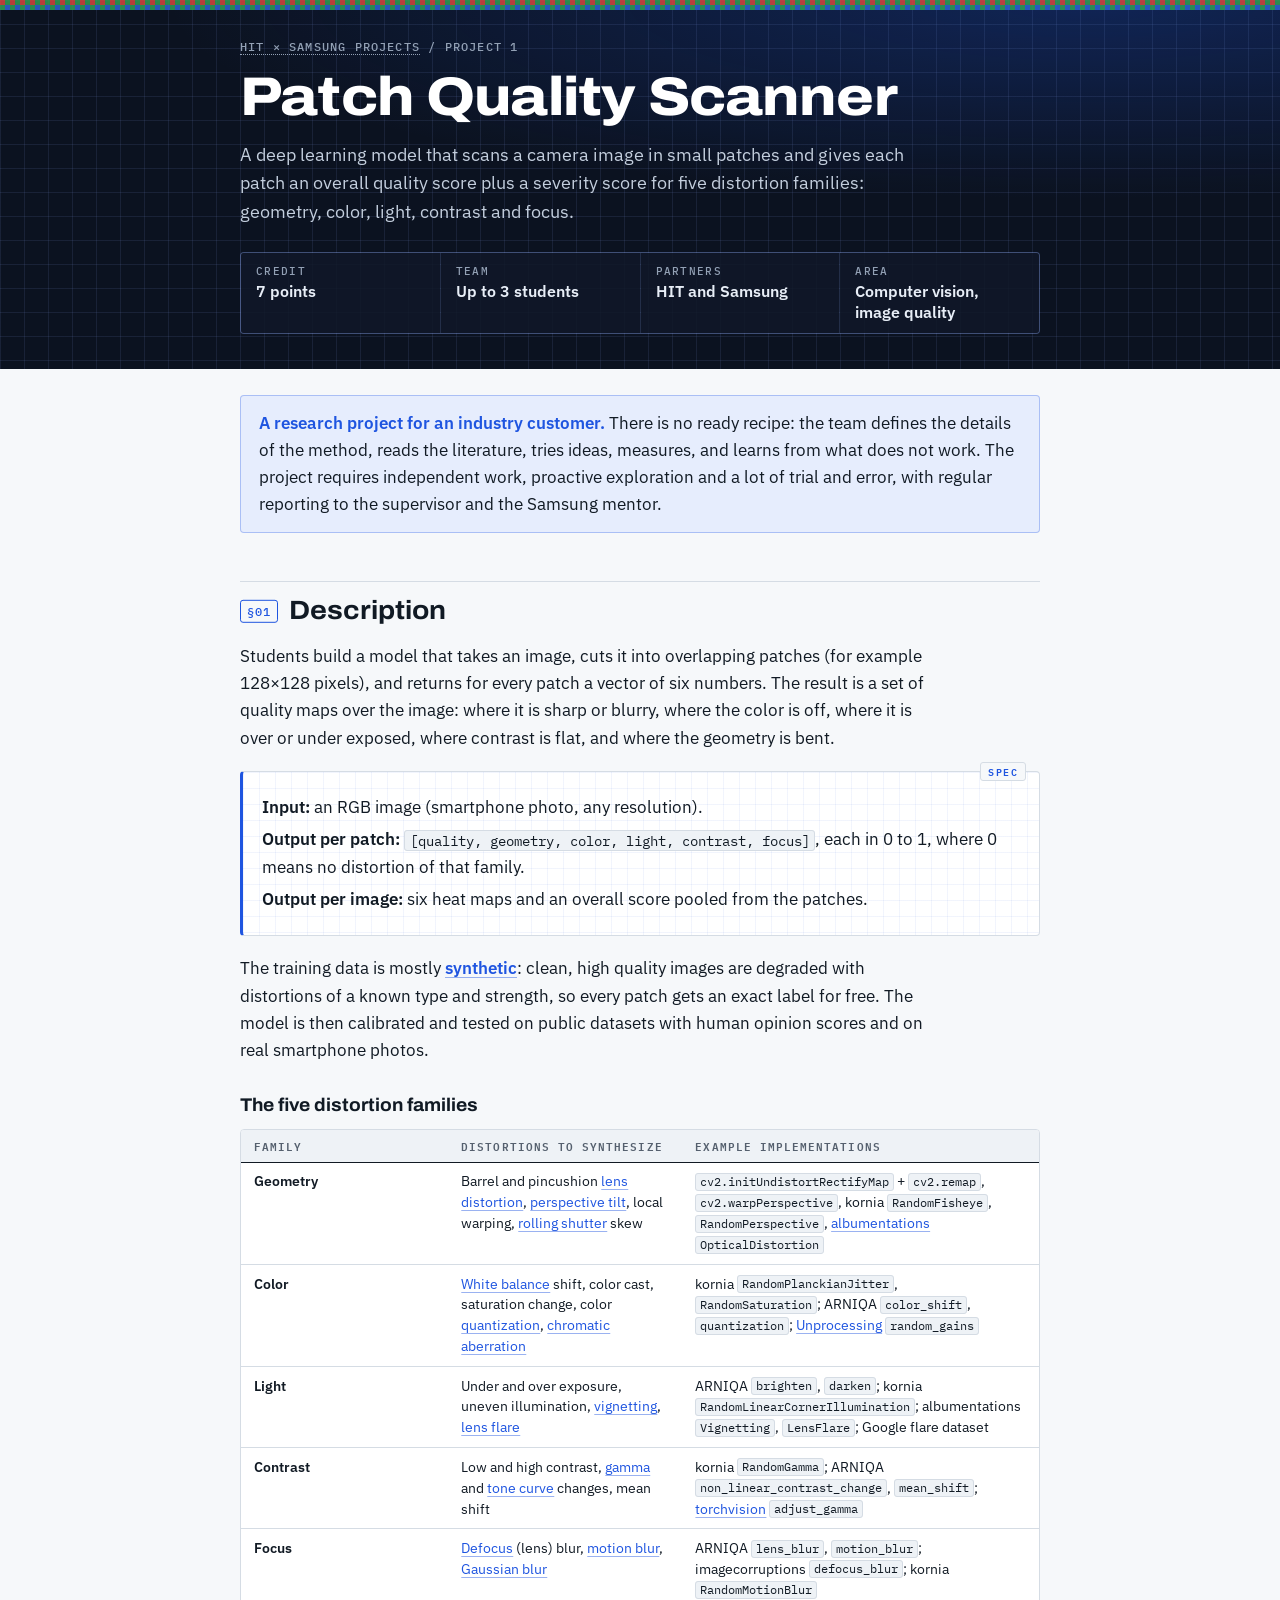
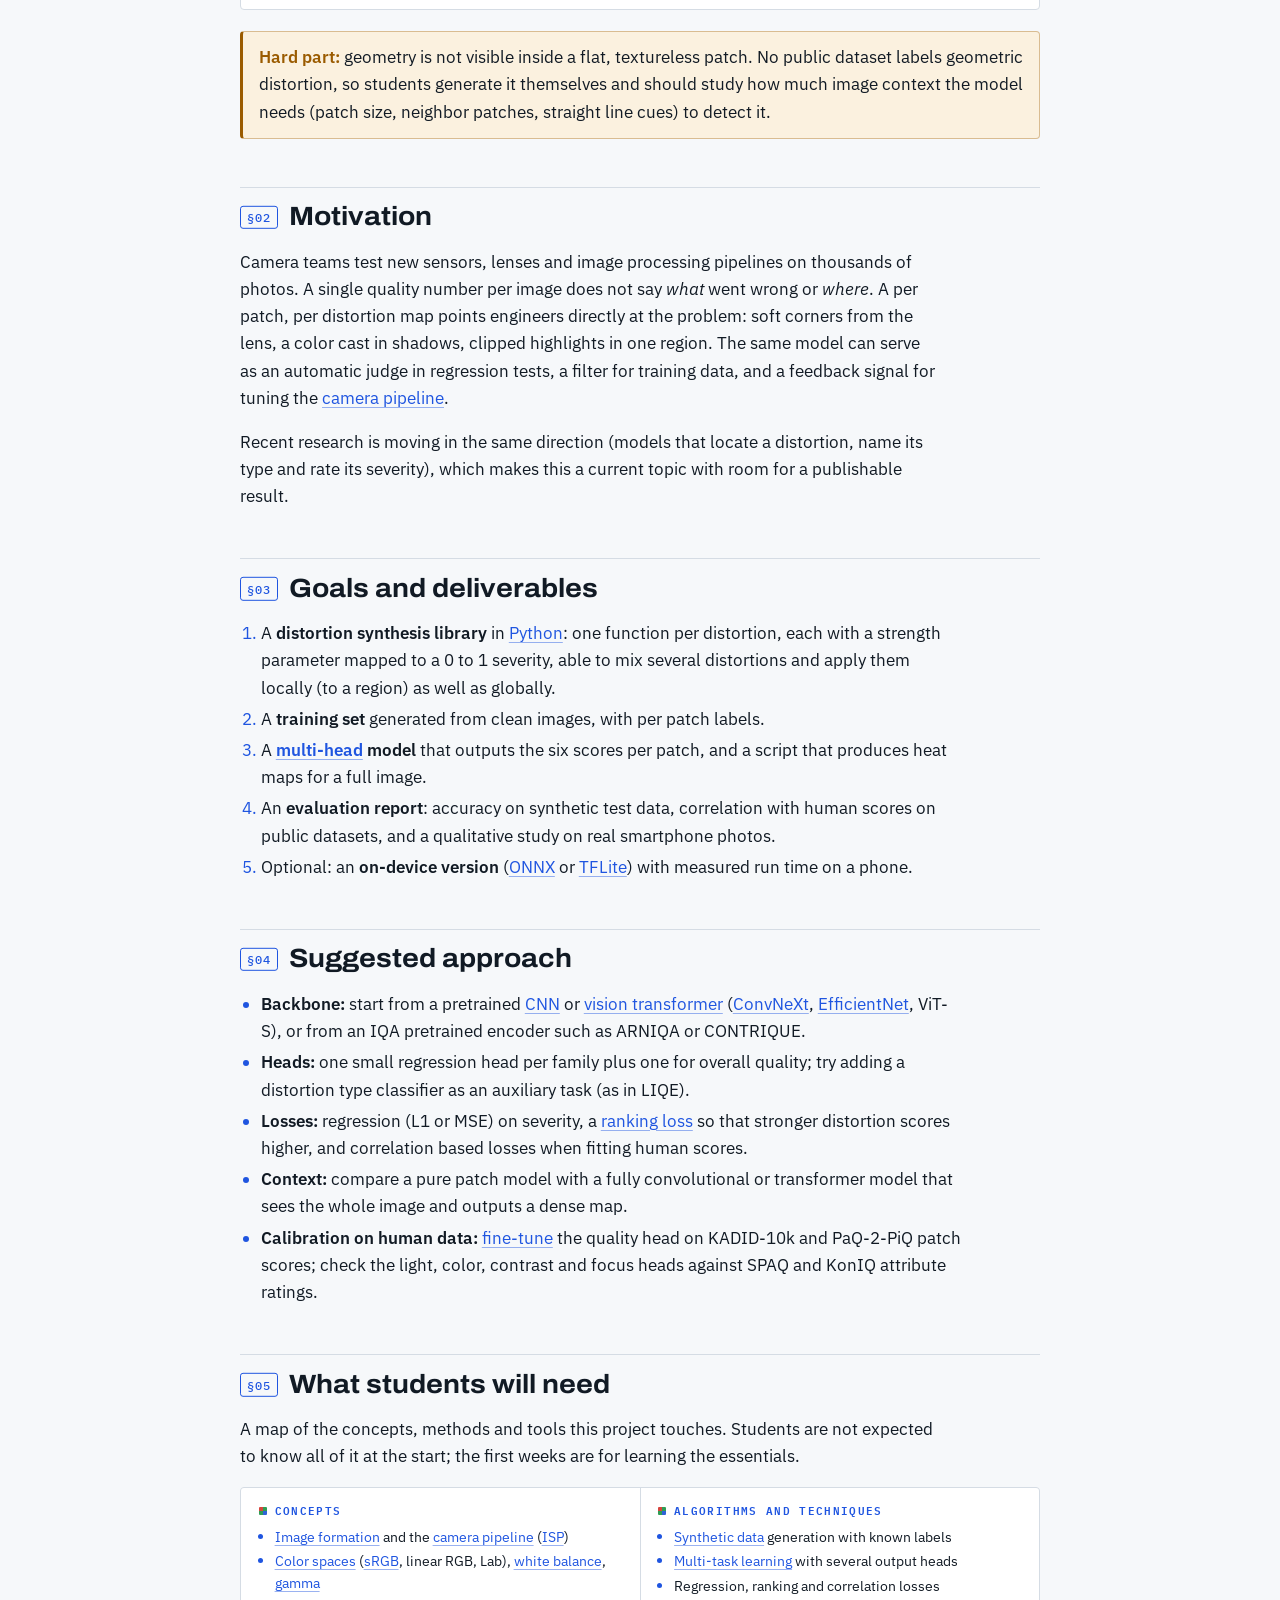
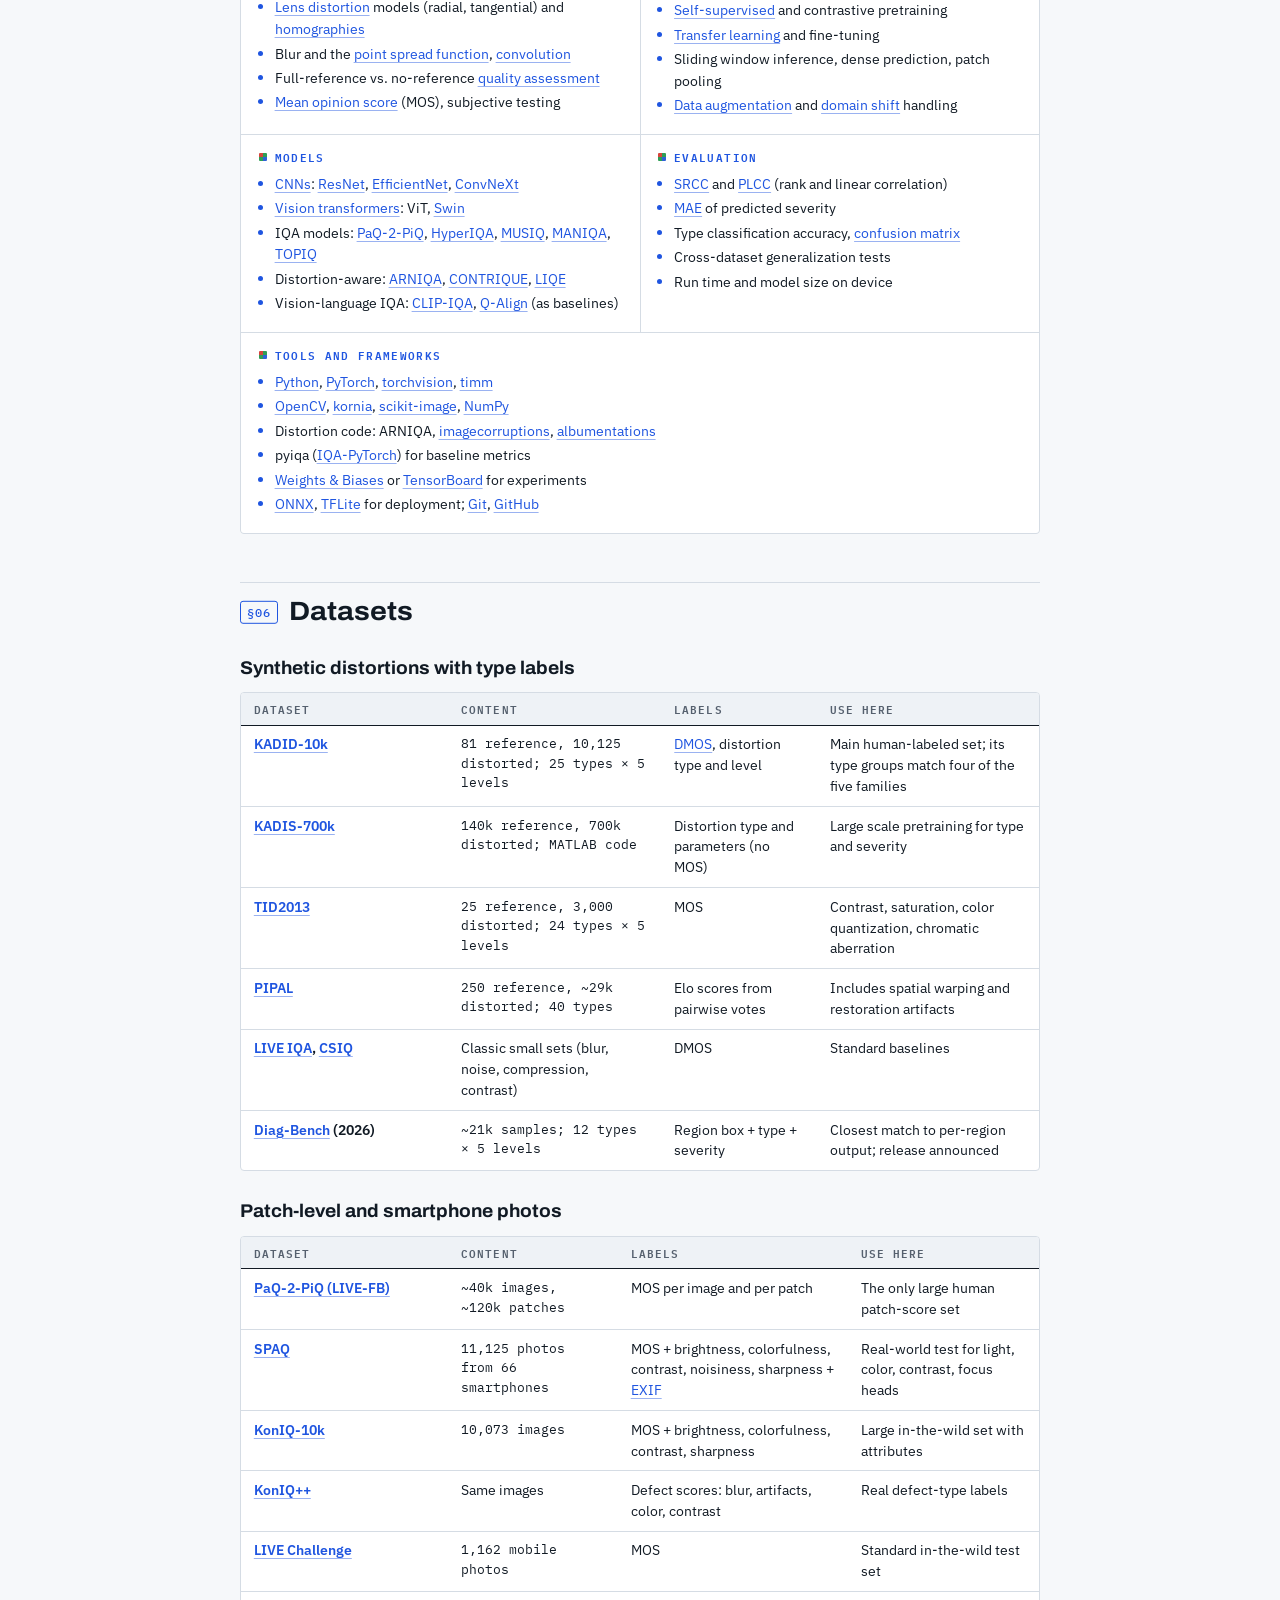
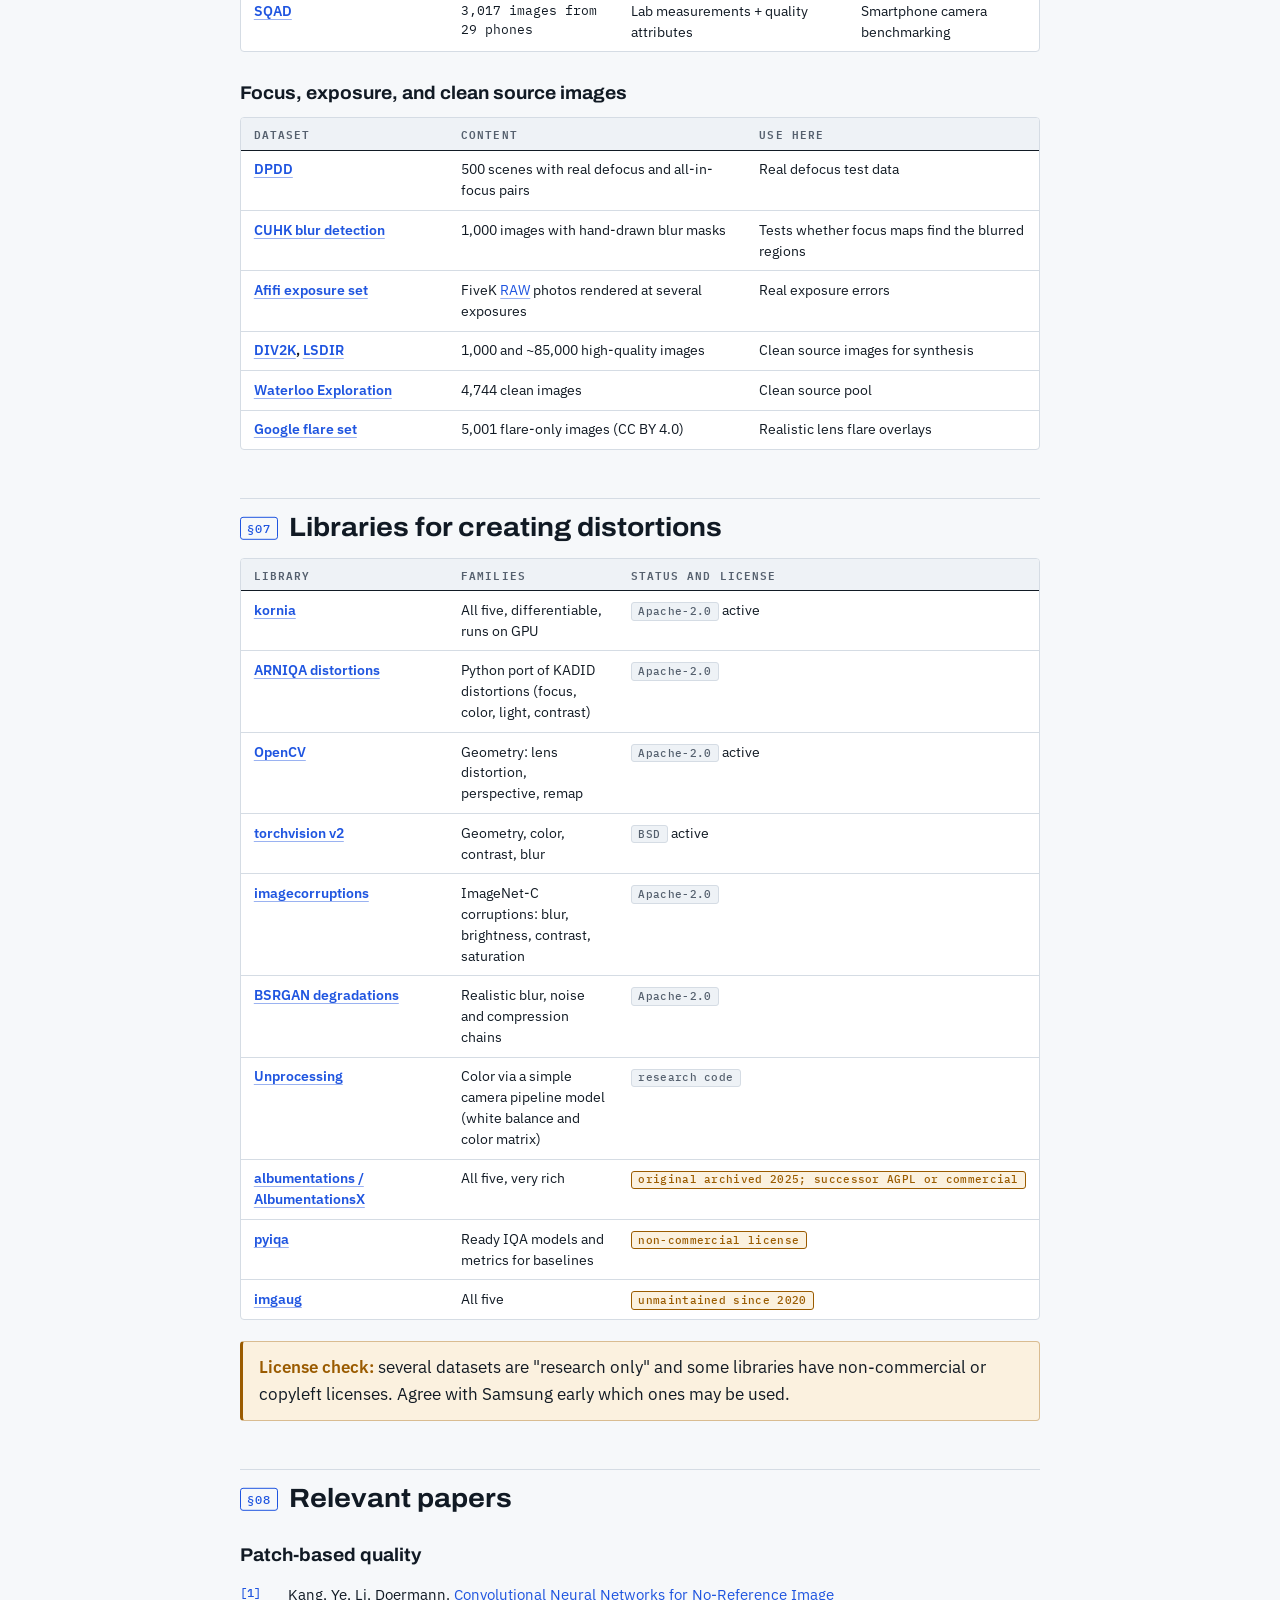
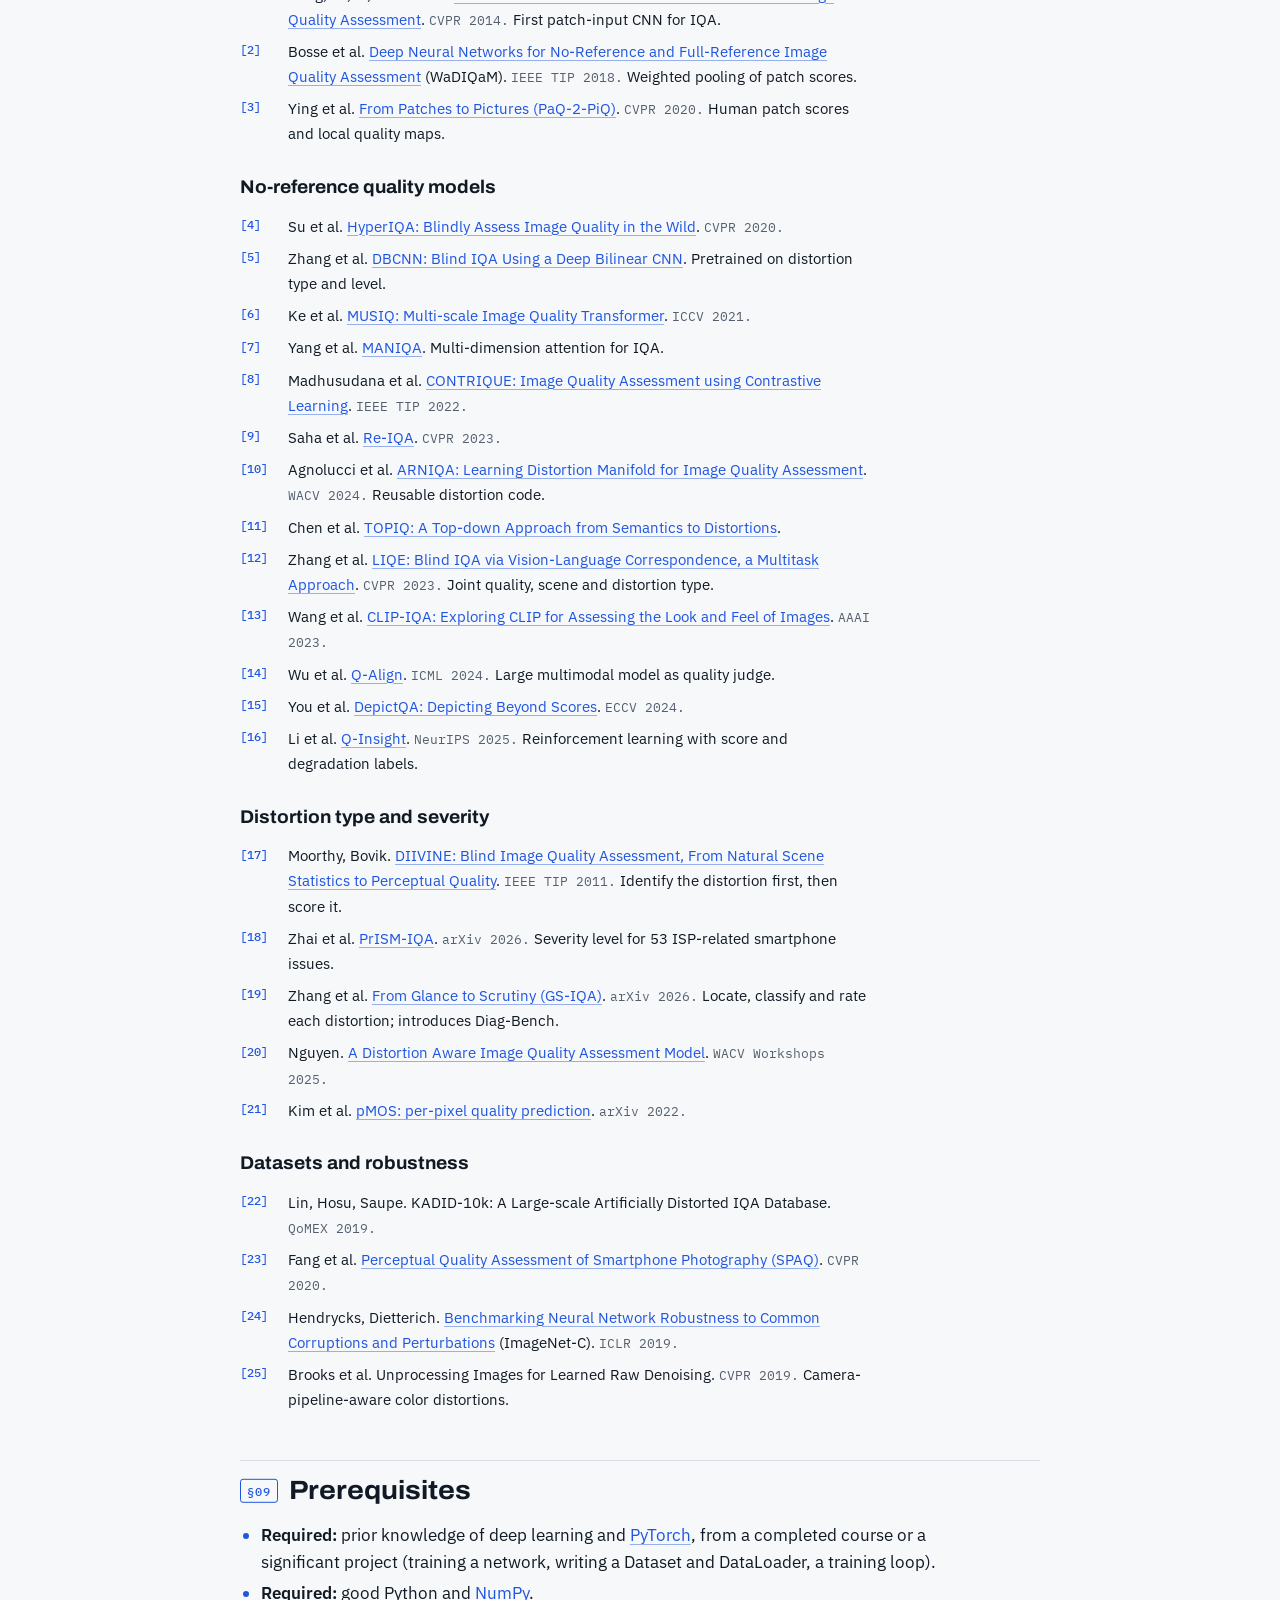
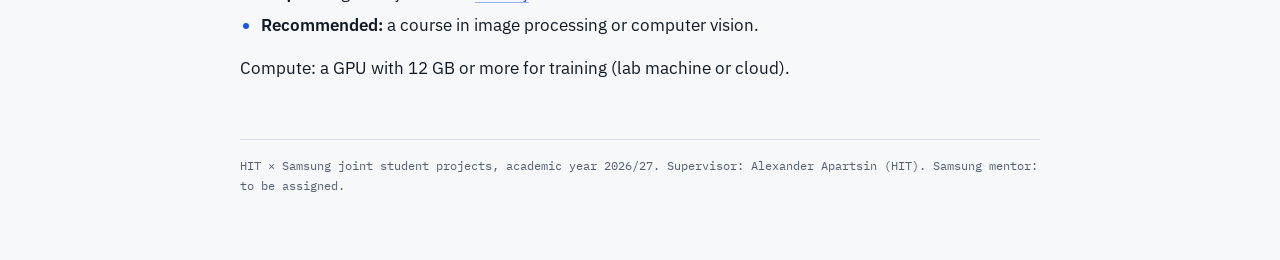
==== project1-patch-quality.html @ 08b69d2e "HIT x Samsung student project descriptions Start page plus three project pages: patch quality scanne" ====
<!doctype html>
<html lang="en">
<head>
<meta charset="utf-8">
<meta name="viewport" content="width=device-width, initial-scale=1, viewport-fit=cover">
<title>Patch Quality Scanner</title>
<link rel="stylesheet" href="style.css">
</head>
<body>
<main class="page">

<header class="masthead">
<div class="crumbs"><a href="index.html">HIT &times; Samsung projects</a> / Project 1</div>
<h1>Patch Quality Scanner</h1>
<p class="lede">A deep learning model that scans a camera image in small patches and gives each patch an overall quality score plus a severity score for five distortion families: geometry, color, light, contrast and focus.</p>

<dl class="facts">
  <div><dt>Credit</dt><dd>7 points</dd></div>
  <div><dt>Team</dt><dd>Up to 3 students</dd></div>
  <div><dt>Partners</dt><dd>HIT and Samsung</dd></div>
  <div><dt>Area</dt><dd>Computer vision, image quality</dd></div>
</dl>
</header>

<p class="research"><strong>A research project for an industry customer.</strong> There is no ready recipe: the team defines the details of the method, reads the literature, tries ideas, measures, and learns from what does not work. The project requires independent work, proactive exploration and a lot of trial and error, with regular reporting to the supervisor and the Samsung mentor.</p>

<h2>Description</h2>
<p>Students build a model that takes an image, cuts it into overlapping patches (for example 128&times;128 pixels), and returns for every patch a vector of six numbers. The result is a set of quality maps over the image: where it is sharp or blurry, where the color is off, where it is over or under exposed, where contrast is flat, and where the geometry is bent.</p>

<div class="spec">
  <p><strong>Input:</strong> an RGB image (smartphone photo, any resolution).</p>
  <p><strong>Output per patch:</strong> <code>[quality, geometry, color, light, contrast, focus]</code>, each in 0 to 1, where 0 means no distortion of that family.</p>
  <p><strong>Output per image:</strong> six heat maps and an overall score pooled from the patches.</p>
</div>

<p>The training data is mostly <strong><a href="https://en.wikipedia.org/wiki/Synthetic_data">synthetic</a></strong>: clean, high quality images are degraded with distortions of a known type and strength, so every patch gets an exact label for free. The model is then calibrated and tested on public datasets with human opinion scores and on real smartphone photos.</p>

<h3>The five distortion families</h3>
<div class="table-wrap"><table>
<thead><tr><th>Family</th><th>Distortions to synthesize</th><th>Example implementations</th></tr></thead>
<tbody>
<tr><td>Geometry</td><td>Barrel and pincushion <a href="https://en.wikipedia.org/wiki/Distortion_(optics)">lens distortion</a>, <a href="https://en.wikipedia.org/wiki/Perspective_distortion">perspective tilt</a>, local warping, <a href="https://en.wikipedia.org/wiki/Rolling_shutter">rolling shutter</a> skew</td><td><code>cv2.initUndistortRectifyMap</code> + <code>cv2.remap</code>, <code>cv2.warpPerspective</code>, kornia <code>RandomFisheye</code>, <code>RandomPerspective</code>, <a href="https://github.com/albumentations-team/albumentations">albumentations</a> <code>OpticalDistortion</code></td></tr>
<tr><td>Color</td><td><a href="https://en.wikipedia.org/wiki/Color_balance">White balance</a> shift, color cast, saturation change, color <a href="https://en.wikipedia.org/wiki/Quantization_(image_processing)">quantization</a>, <a href="https://en.wikipedia.org/wiki/Chromatic_aberration">chromatic aberration</a></td><td>kornia <code>RandomPlanckianJitter</code>, <code>RandomSaturation</code>; ARNIQA <code>color_shift</code>, <code>quantization</code>; <a href="https://arxiv.org/abs/1811.11127">Unprocessing</a> <code>random_gains</code></td></tr>
<tr><td>Light</td><td>Under and over exposure, uneven illumination, <a href="https://en.wikipedia.org/wiki/Vignetting">vignetting</a>, <a href="https://en.wikipedia.org/wiki/Lens_flare">lens flare</a></td><td>ARNIQA <code>brighten</code>, <code>darken</code>; kornia <code>RandomLinearCornerIllumination</code>; albumentations <code>Vignetting</code>, <code>LensFlare</code>; Google flare dataset</td></tr>
<tr><td>Contrast</td><td>Low and high contrast, <a href="https://en.wikipedia.org/wiki/Gamma_correction">gamma</a> and <a href="https://en.wikipedia.org/wiki/Tone_mapping">tone curve</a> changes, mean shift</td><td>kornia <code>RandomGamma</code>; ARNIQA <code>non_linear_contrast_change</code>, <code>mean_shift</code>; <a href="https://docs.pytorch.org/vision/stable/">torchvision</a> <code>adjust_gamma</code></td></tr>
<tr><td>Focus</td><td><a href="https://en.wikipedia.org/wiki/Defocus_aberration">Defocus</a> (lens) blur, <a href="https://en.wikipedia.org/wiki/Motion_blur_(media)">motion blur</a>, <a href="https://en.wikipedia.org/wiki/Gaussian_blur">Gaussian blur</a></td><td>ARNIQA <code>lens_blur</code>, <code>motion_blur</code>; imagecorruptions <code>defocus_blur</code>; kornia <code>RandomMotionBlur</code></td></tr>
</tbody>
</table></div>

<p class="note"><strong>Hard part:</strong> geometry is not visible inside a flat, textureless patch. No public dataset labels geometric distortion, so students generate it themselves and should study how much image context the model needs (patch size, neighbor patches, straight line cues) to detect it.</p>

<h2>Motivation</h2>
<p>Camera teams test new sensors, lenses and image processing pipelines on thousands of photos. A single quality number per image does not say <em>what</em> went wrong or <em>where</em>. A per patch, per distortion map points engineers directly at the problem: soft corners from the lens, a color cast in shadows, clipped highlights in one region. The same model can serve as an automatic judge in regression tests, a filter for training data, and a feedback signal for tuning the <a href="https://en.wikipedia.org/wiki/Color_image_pipeline">camera pipeline</a>.</p>
<p>Recent research is moving in the same direction (models that locate a distortion, name its type and rate its severity), which makes this a current topic with room for a publishable result.</p>

<h2>Goals and deliverables</h2>
<ol>
  <li>A <strong>distortion synthesis library</strong> in <a href="https://www.python.org/">Python</a>: one function per distortion, each with a strength parameter mapped to a 0 to 1 severity, able to mix several distortions and apply them locally (to a region) as well as globally.</li>
  <li>A <strong>training set</strong> generated from clean images, with per patch labels.</li>
  <li>A <strong><a href="https://en.wikipedia.org/wiki/Multi-task_learning">multi-head</a> model</strong> that outputs the six scores per patch, and a script that produces heat maps for a full image.</li>
  <li>An <strong>evaluation report</strong>: accuracy on synthetic test data, correlation with human scores on public datasets, and a qualitative study on real smartphone photos.</li>
  <li>Optional: an <strong>on-device version</strong> (<a href="https://onnx.ai/">ONNX</a> or <a href="https://ai.google.dev/edge/litert">TFLite</a>) with measured run time on a phone.</li>
</ol>

<h2>Suggested approach</h2>
<ul>
  <li><strong>Backbone:</strong> start from a pretrained <a href="https://en.wikipedia.org/wiki/Convolutional_neural_network">CNN</a> or <a href="https://en.wikipedia.org/wiki/Vision_transformer">vision transformer</a> (<a href="https://arxiv.org/abs/2201.03545">ConvNeXt</a>, <a href="https://arxiv.org/abs/1905.11946">EfficientNet</a>, ViT-S), or from an IQA pretrained encoder such as ARNIQA or CONTRIQUE.</li>
  <li><strong>Heads:</strong> one small regression head per family plus one for overall quality; try adding a distortion type classifier as an auxiliary task (as in LIQE).</li>
  <li><strong>Losses:</strong> regression (L1 or MSE) on severity, a <a href="https://en.wikipedia.org/wiki/Learning_to_rank">ranking loss</a> so that stronger distortion scores higher, and correlation based losses when fitting human scores.</li>
  <li><strong>Context:</strong> compare a pure patch model with a fully convolutional or transformer model that sees the whole image and outputs a dense map.</li>
  <li><strong>Calibration on human data:</strong> <a href="https://en.wikipedia.org/wiki/Fine-tuning_(deep_learning)">fine-tune</a> the quality head on KADID-10k and PaQ-2-PiQ patch scores; check the light, color, contrast and focus heads against SPAQ and KonIQ attribute ratings.</li>
</ul>

<h2>What students will need</h2>
<p>A map of the concepts, methods and tools this project touches. Students are not expected to know all of it at the start; the first weeks are for learning the essentials.</p>
<div class="skills">
  <div class="skill"><h4>Concepts</h4><ul>
    <li><a href="https://en.wikipedia.org/wiki/Image_formation">Image formation</a> and the <a href="https://en.wikipedia.org/wiki/Color_image_pipeline">camera pipeline</a> (<a href="https://en.wikipedia.org/wiki/Image_processor">ISP</a>)</li>
    <li><a href="https://en.wikipedia.org/wiki/Color_space">Color spaces</a> (<a href="https://en.wikipedia.org/wiki/SRGB">sRGB</a>, linear RGB, Lab), <a href="https://en.wikipedia.org/wiki/Color_balance">white balance</a>, <a href="https://en.wikipedia.org/wiki/Gamma_correction">gamma</a></li>
    <li><a href="https://en.wikipedia.org/wiki/Distortion_(optics)">Lens distortion</a> models (radial, tangential) and <a href="https://en.wikipedia.org/wiki/Homography_(computer_vision)">homographies</a></li>
    <li>Blur and the <a href="https://en.wikipedia.org/wiki/Point_spread_function">point spread function</a>, <a href="https://en.wikipedia.org/wiki/Convolution">convolution</a></li>
    <li>Full-reference vs. no-reference <a href="https://en.wikipedia.org/wiki/Image_quality">quality assessment</a></li>
    <li><a href="https://en.wikipedia.org/wiki/Mean_opinion_score">Mean opinion score</a> (MOS), subjective testing</li>
  </ul></div>
  <div class="skill"><h4>Algorithms and techniques</h4><ul>
    <li><a href="https://en.wikipedia.org/wiki/Synthetic_data">Synthetic data</a> generation with known labels</li>
    <li><a href="https://en.wikipedia.org/wiki/Multi-task_learning">Multi-task learning</a> with several output heads</li>
    <li>Regression, ranking and correlation losses</li>
    <li><a href="https://en.wikipedia.org/wiki/Self-supervised_learning">Self-supervised</a> and contrastive pretraining</li>
    <li><a href="https://en.wikipedia.org/wiki/Transfer_learning">Transfer learning</a> and fine-tuning</li>
    <li>Sliding window inference, dense prediction, patch pooling</li>
    <li><a href="https://en.wikipedia.org/wiki/Data_augmentation">Data augmentation</a> and <a href="https://en.wikipedia.org/wiki/Domain_adaptation">domain shift</a> handling</li>
  </ul></div>
  <div class="skill"><h4>Models</h4><ul>
    <li><a href="https://en.wikipedia.org/wiki/Convolutional_neural_network">CNNs</a>: <a href="https://en.wikipedia.org/wiki/Residual_neural_network">ResNet</a>, <a href="https://arxiv.org/abs/1905.11946">EfficientNet</a>, <a href="https://arxiv.org/abs/2201.03545">ConvNeXt</a></li>
    <li><a href="https://en.wikipedia.org/wiki/Vision_transformer">Vision transformers</a>: ViT, <a href="https://arxiv.org/abs/2103.14030">Swin</a></li>
    <li>IQA models: <a href="https://arxiv.org/abs/1912.10088">PaQ-2-PiQ</a>, <a href="https://openaccess.thecvf.com/content_CVPR_2020/papers/Su_Blindly_Assess_Image_Quality_in_the_Wild_Guided_by_a_CVPR_2020_paper.pdf">HyperIQA</a>, <a href="https://arxiv.org/abs/2108.05997">MUSIQ</a>, <a href="https://arxiv.org/abs/2204.08958">MANIQA</a>, <a href="https://arxiv.org/abs/2308.03060">TOPIQ</a></li>
    <li>Distortion-aware: <a href="https://github.com/miccunifi/ARNIQA">ARNIQA</a>, <a href="https://arxiv.org/abs/2110.13266">CONTRIQUE</a>, <a href="https://arxiv.org/abs/2303.14968">LIQE</a></li>
    <li>Vision-language IQA: <a href="https://arxiv.org/abs/2207.12396">CLIP-IQA</a>, <a href="https://arxiv.org/abs/2312.17090">Q-Align</a> (as baselines)</li>
  </ul></div>
  <div class="skill"><h4>Evaluation</h4><ul>
    <li><a href="https://en.wikipedia.org/wiki/Spearman%27s_rank_correlation_coefficient">SRCC</a> and <a href="https://en.wikipedia.org/wiki/Pearson_correlation_coefficient">PLCC</a> (rank and linear correlation)</li>
    <li><a href="https://en.wikipedia.org/wiki/Mean_absolute_error">MAE</a> of predicted severity</li>
    <li>Type classification accuracy, <a href="https://en.wikipedia.org/wiki/Confusion_matrix">confusion matrix</a></li>
    <li>Cross-dataset generalization tests</li>
    <li>Run time and model size on device</li>
  </ul></div>
  <div class="skill"><h4>Tools and frameworks</h4><ul>
    <li><a href="https://www.python.org/">Python</a>, <a href="https://pytorch.org/">PyTorch</a>, <a href="https://docs.pytorch.org/vision/stable/">torchvision</a>, <a href="https://github.com/huggingface/pytorch-image-models">timm</a></li>
    <li><a href="https://opencv.org/">OpenCV</a>, <a href="https://kornia.readthedocs.io/">kornia</a>, <a href="https://scikit-image.org/">scikit-image</a>, <a href="https://numpy.org/">NumPy</a></li>
    <li>Distortion code: ARNIQA, <a href="https://github.com/bethgelab/imagecorruptions">imagecorruptions</a>, <a href="https://github.com/albumentations-team/albumentations">albumentations</a></li>
    <li>pyiqa (<a href="https://github.com/chaofengc/IQA-PyTorch">IQA-PyTorch</a>) for baseline metrics</li>
    <li><a href="https://wandb.ai/site">Weights &amp; Biases</a> or <a href="https://www.tensorflow.org/tensorboard">TensorBoard</a> for experiments</li>
    <li><a href="https://onnx.ai/">ONNX</a>, <a href="https://ai.google.dev/edge/litert">TFLite</a> for deployment; <a href="https://git-scm.com/">Git</a>, <a href="https://github.com/">GitHub</a></li>
  </ul></div>
</div>

<h2>Datasets</h2>
<h3>Synthetic distortions with type labels</h3>
<div class="table-wrap"><table>
<thead><tr><th>Dataset</th><th>Content</th><th>Labels</th><th>Use here</th></tr></thead>
<tbody>
<tr><td><a href="https://database.mmsp-kn.de/kadid-10k-database.html">KADID-10k</a></td><td class="num">81 reference, 10,125 distorted; 25 types &times; 5 levels</td><td><a href="https://en.wikipedia.org/wiki/Mean_opinion_score">DMOS</a>, distortion type and level</td><td>Main human-labeled set; its type groups match four of the five families</td></tr>
<tr><td><a href="https://database.mmsp-kn.de/kadid-10k-database.html">KADIS-700k</a></td><td class="num">140k reference, 700k distorted; MATLAB code</td><td>Distortion type and parameters (no MOS)</td><td>Large scale pretraining for type and severity</td></tr>
<tr><td><a href="https://www.ponomarenko.info/tid2013.htm">TID2013</a></td><td class="num">25 reference, 3,000 distorted; 24 types &times; 5 levels</td><td>MOS</td><td>Contrast, saturation, color quantization, chromatic aberration</td></tr>
<tr><td><a href="https://arxiv.org/abs/2007.12142">PIPAL</a></td><td class="num">250 reference, ~29k distorted; 40 types</td><td>Elo scores from pairwise votes</td><td>Includes spatial warping and restoration artifacts</td></tr>
<tr><td><a href="https://live.ece.utexas.edu/research/quality/subjective.htm">LIVE IQA</a>, <a href="https://s2.smu.edu/~eclarson/csiq.html">CSIQ</a></td><td>Classic small sets (blur, noise, compression, contrast)</td><td>DMOS</td><td>Standard baselines</td></tr>
<tr><td><a href="https://arxiv.org/html/2609.08316">Diag-Bench</a> (2026)</td><td class="num">~21k samples; 12 types &times; 5 levels</td><td>Region box + type + severity</td><td>Closest match to per-region output; release announced</td></tr>
</tbody>
</table></div>

<h3>Patch-level and smartphone photos</h3>
<div class="table-wrap"><table>
<thead><tr><th>Dataset</th><th>Content</th><th>Labels</th><th>Use here</th></tr></thead>
<tbody>
<tr><td><a href="https://baidut.github.io/PaQ-2-PiQ/">PaQ-2-PiQ (LIVE-FB)</a></td><td class="num">~40k images, ~120k patches</td><td>MOS per image and per patch</td><td>The only large human patch-score set</td></tr>
<tr><td><a href="https://github.com/h4nwei/SPAQ">SPAQ</a></td><td class="num">11,125 photos from 66 smartphones</td><td>MOS + brightness, colorfulness, contrast, noisiness, sharpness + <a href="https://en.wikipedia.org/wiki/Exif">EXIF</a></td><td>Real-world test for light, color, contrast, focus heads</td></tr>
<tr><td><a href="https://database.mmsp-kn.de/koniq-10k-database.html">KonIQ-10k</a></td><td class="num">10,073 images</td><td>MOS + brightness, colorfulness, contrast, sharpness</td><td>Large in-the-wild set with attributes</td></tr>
<tr><td><a href="https://database.mmsp-kn.de/koniq-image-defects-database.html">KonIQ++</a></td><td>Same images</td><td>Defect scores: blur, artifacts, color, contrast</td><td>Real defect-type labels</td></tr>
<tr><td><a href="https://live.ece.utexas.edu/research/ChallengeDB/index.html">LIVE Challenge</a></td><td class="num">1,162 mobile photos</td><td>MOS</td><td>Standard in-the-wild test set</td></tr>
<tr><td><a href="https://openaccess.thecvf.com/content/ICCV2023/papers/Fang_SQAD_Automatic_Smartphone_Camera_Quality_Assessment_and_Benchmarking_ICCV_2023_paper.pdf">SQAD</a></td><td class="num">3,017 images from 29 phones</td><td>Lab measurements + quality attributes</td><td>Smartphone camera benchmarking</td></tr>
</tbody>
</table></div>

<h3>Focus, exposure, and clean source images</h3>
<div class="table-wrap"><table>
<thead><tr><th>Dataset</th><th>Content</th><th>Use here</th></tr></thead>
<tbody>
<tr><td><a href="https://github.com/Abdullah-Abuolaim/defocus-deblurring-dual-pixel">DPDD</a></td><td>500 scenes with real defocus and all-in-focus pairs</td><td>Real defocus test data</td></tr>
<tr><td><a href="https://www.cse.cuhk.edu.hk/leojia/projects/dblurdetect/dataset.html">CUHK blur detection</a></td><td>1,000 images with hand-drawn blur masks</td><td>Tests whether focus maps find the blurred regions</td></tr>
<tr><td><a href="https://github.com/mahmoudnafifi/Exposure_Correction">Afifi exposure set</a></td><td>FiveK <a href="https://en.wikipedia.org/wiki/Raw_image_format">RAW</a> photos rendered at several exposures</td><td>Real exposure errors</td></tr>
<tr><td><a href="https://data.vision.ee.ethz.ch/cvl/DIV2K/">DIV2K</a>, <a href="https://ofsoundof.github.io/lsdir-data/">LSDIR</a></td><td>1,000 and ~85,000 high-quality images</td><td>Clean source images for synthesis</td></tr>
<tr><td><a href="https://kedema.org/project/exploration/index.html">Waterloo Exploration</a></td><td>4,744 clean images</td><td>Clean source pool</td></tr>
<tr><td><a href="https://github.com/google-research/google-research/tree/master/flare_removal">Google flare set</a></td><td>5,001 flare-only images (CC BY 4.0)</td><td>Realistic lens flare overlays</td></tr>
</tbody>
</table></div>

<h2>Libraries for creating distortions</h2>
<div class="table-wrap"><table>
<thead><tr><th>Library</th><th>Families</th><th>Status and license</th></tr></thead>
<tbody>
<tr><td><a href="https://kornia.readthedocs.io/">kornia</a></td><td>All five, differentiable, runs on GPU</td><td><span class="tag">Apache-2.0</span> active</td></tr>
<tr><td><a href="https://github.com/miccunifi/ARNIQA">ARNIQA distortions</a></td><td>Python port of KADID distortions (focus, color, light, contrast)</td><td><span class="tag">Apache-2.0</span></td></tr>
<tr><td><a href="https://opencv.org/">OpenCV</a></td><td>Geometry: lens distortion, perspective, remap</td><td><span class="tag">Apache-2.0</span> active</td></tr>
<tr><td><a href="https://docs.pytorch.org/vision/stable/transforms.html">torchvision v2</a></td><td>Geometry, color, contrast, blur</td><td><span class="tag">BSD</span> active</td></tr>
<tr><td><a href="https://github.com/bethgelab/imagecorruptions">imagecorruptions</a></td><td>ImageNet-C corruptions: blur, brightness, contrast, saturation</td><td><span class="tag">Apache-2.0</span></td></tr>
<tr><td><a href="https://github.com/cszn/BSRGAN">BSRGAN degradations</a></td><td>Realistic blur, noise and compression chains</td><td><span class="tag">Apache-2.0</span></td></tr>
<tr><td><a href="https://github.com/google-research/google-research/tree/master/unprocessing">Unprocessing</a></td><td>Color via a simple camera pipeline model (white balance and color matrix)</td><td><span class="tag">research code</span></td></tr>
<tr><td><a href="https://github.com/albumentations-team/AlbumentationsX">albumentations / AlbumentationsX</a></td><td>All five, very rich</td><td><span class="tag warn">original archived 2025; successor AGPL or commercial</span></td></tr>
<tr><td><a href="https://github.com/chaofengc/IQA-PyTorch">pyiqa</a></td><td>Ready IQA models and metrics for baselines</td><td><span class="tag warn">non-commercial license</span></td></tr>
<tr><td><a href="https://github.com/aleju/imgaug">imgaug</a></td><td>All five</td><td><span class="tag warn">unmaintained since 2020</span></td></tr>
</tbody>
</table></div>
<p class="note"><strong>License check:</strong> several datasets are "research only" and some libraries have non-commercial or copyleft licenses. Agree with Samsung early which ones may be used.</p>

<h2>Relevant papers</h2>
<h3>Patch-based quality</h3>
<ol class="refs">
  <li>Kang, Ye, Li, Doermann. <a href="https://openaccess.thecvf.com/content_cvpr_2014/html/Kang_Convolutional_Neural_Networks_2014_CVPR_paper.html">Convolutional Neural Networks for No-Reference Image Quality Assessment</a>. <span class="venue">CVPR 2014.</span> First patch-input CNN for IQA.</li>
  <li>Bosse et al. <a href="https://arxiv.org/abs/1612.01697">Deep Neural Networks for No-Reference and Full-Reference Image Quality Assessment</a> (WaDIQaM). <span class="venue">IEEE TIP 2018.</span> Weighted pooling of patch scores.</li>
  <li>Ying et al. <a href="https://arxiv.org/abs/1912.10088">From Patches to Pictures (PaQ-2-PiQ)</a>. <span class="venue">CVPR 2020.</span> Human patch scores and local quality maps.</li>
</ol>
<h3>No-reference quality models</h3>
<ol class="refs" start="4">
  <li>Su et al. <a href="https://openaccess.thecvf.com/content_CVPR_2020/papers/Su_Blindly_Assess_Image_Quality_in_the_Wild_Guided_by_a_CVPR_2020_paper.pdf">HyperIQA: Blindly Assess Image Quality in the Wild</a>. <span class="venue">CVPR 2020.</span></li>
  <li>Zhang et al. <a href="https://arxiv.org/abs/1907.02665">DBCNN: Blind IQA Using a Deep Bilinear CNN</a>. Pretrained on distortion type and level.</li>
  <li>Ke et al. <a href="https://arxiv.org/abs/2108.05997">MUSIQ: Multi-scale Image Quality Transformer</a>. <span class="venue">ICCV 2021.</span></li>
  <li>Yang et al. <a href="https://arxiv.org/abs/2204.08958">MANIQA</a>. Multi-dimension attention for IQA.</li>
  <li>Madhusudana et al. <a href="https://arxiv.org/abs/2110.13266">CONTRIQUE: Image Quality Assessment using Contrastive Learning</a>. <span class="venue">IEEE TIP 2022.</span></li>
  <li>Saha et al. <a href="https://arxiv.org/abs/2304.00451">Re-IQA</a>. <span class="venue">CVPR 2023.</span></li>
  <li>Agnolucci et al. <a href="https://arxiv.org/abs/2310.14918">ARNIQA: Learning Distortion Manifold for Image Quality Assessment</a>. <span class="venue">WACV 2024.</span> Reusable distortion code.</li>
  <li>Chen et al. <a href="https://arxiv.org/abs/2308.03060">TOPIQ: A Top-down Approach from Semantics to Distortions</a>.</li>
  <li>Zhang et al. <a href="https://arxiv.org/abs/2303.14968">LIQE: Blind IQA via Vision-Language Correspondence, a Multitask Approach</a>. <span class="venue">CVPR 2023.</span> Joint quality, scene and distortion type.</li>
  <li>Wang et al. <a href="https://arxiv.org/abs/2207.12396">CLIP-IQA: Exploring CLIP for Assessing the Look and Feel of Images</a>. <span class="venue">AAAI 2023.</span></li>
  <li>Wu et al. <a href="https://arxiv.org/abs/2312.17090">Q-Align</a>. <span class="venue">ICML 2024.</span> Large multimodal model as quality judge.</li>
  <li>You et al. <a href="https://arxiv.org/abs/2312.08962">DepictQA: Depicting Beyond Scores</a>. <span class="venue">ECCV 2024.</span></li>
  <li>Li et al. <a href="https://arxiv.org/abs/2503.22679">Q-Insight</a>. <span class="venue">NeurIPS 2025.</span> Reinforcement learning with score and degradation labels.</li>
</ol>
<h3>Distortion type and severity</h3>
<ol class="refs" start="17">
  <li>Moorthy, Bovik. <a href="https://www.colorado.edu/lab/live/publications/moorthy_tip_2011.pdf">DIIVINE: Blind Image Quality Assessment, From Natural Scene Statistics to Perceptual Quality</a>. <span class="venue">IEEE TIP 2011.</span> Identify the distortion first, then score it.</li>
  <li>Zhai et al. <a href="https://arxiv.org/abs/2606.31626">PrISM-IQA</a>. <span class="venue">arXiv 2026.</span> Severity level for 53 ISP-related smartphone issues.</li>
  <li>Zhang et al. <a href="https://arxiv.org/abs/2609.08316">From Glance to Scrutiny (GS-IQA)</a>. <span class="venue">arXiv 2026.</span> Locate, classify and rate each distortion; introduces Diag-Bench.</li>
  <li>Nguyen. <a href="https://openaccess.thecvf.com/content/WACV2025W/ImageQuality/papers/Nguyen_A_Distortion_Aware_Image_Quality_Assessment_Model_WACVW_2025_paper.pdf">A Distortion Aware Image Quality Assessment Model</a>. <span class="venue">WACV Workshops 2025.</span></li>
  <li>Kim et al. <a href="https://arxiv.org/abs/2206.06541">pMOS: per-pixel quality prediction</a>. <span class="venue">arXiv 2022.</span></li>
</ol>
<h3>Datasets and robustness</h3>
<ol class="refs" start="22">
  <li>Lin, Hosu, Saupe. KADID-10k: A Large-scale Artificially Distorted IQA Database. <span class="venue">QoMEX 2019.</span></li>
  <li>Fang et al. <a href="https://github.com/h4nwei/SPAQ">Perceptual Quality Assessment of Smartphone Photography (SPAQ)</a>. <span class="venue">CVPR 2020.</span></li>
  <li>Hendrycks, Dietterich. <a href="https://arxiv.org/abs/1903.12261">Benchmarking Neural Network Robustness to Common Corruptions and Perturbations</a> (ImageNet-C). <span class="venue">ICLR 2019.</span></li>
  <li>Brooks et al. Unprocessing Images for Learned Raw Denoising. <span class="venue">CVPR 2019.</span> Camera-pipeline-aware color distortions.</li>
</ol>

<h2>Prerequisites</h2>
<ul>
  <li><strong>Required:</strong> prior knowledge of deep learning and <a href="https://pytorch.org/">PyTorch</a>, from a completed course or a significant project (training a network, writing a Dataset and DataLoader, a training loop).</li>
  <li><strong>Required:</strong> good Python and <a href="https://numpy.org/">NumPy</a>.</li>
  <li><strong>Recommended:</strong> a course in image processing or computer vision.</li>
</ul>
<p>Compute: a GPU with 12 GB or more for training (lab machine or cloud).</p>

<footer>HIT &times; Samsung joint student projects, academic year 2026/27. Supervisor: Alexander Apartsin (HIT). Samsung mentor: to be assigned.</footer>
</main>
</body>
</html>
---- style.css ----
/* Layout: engineering datasheet. A full-bleed dark masthead on graph paper with a
   Bayer RGGB strip, then one reading column (~70ch) with numbered sections (§),
   mono labels, and wide tables that scroll inside their own frame. */
@import url("https://fonts.googleapis.com/css2?family=Archivo:wdth,wght@100..125,500..800&family=IBM+Plex+Sans:ital,wght@0,400;0,500;0,600;1,400&family=IBM+Plex+Mono:wght@400;500;600&display=swap");

:root {
  --bg: #f6f8fa;
  --paper: #ffffff;
  --surface: #eef2f6;
  --fg: #111a24;
  --muted: #55606e;
  --rule: #d5dce4;
  --grid: rgba(29, 79, 216, 0.06);
  --accent: #1f55e0;
  --accent-soft: #e6edfd;
  --warn: #9a5b00;
  --warn-soft: #fbf1df;
  /* masthead is dark in both themes on purpose */
  --mast-bg: #0b1220;
  --mast-fg: #e8eef7;
  --mast-muted: #93a1b5;
  --mast-line: rgba(147, 176, 255, 0.10);
  --mast-cell: rgba(255, 255, 255, 0.04);
  /* sensor colors for the Bayer motif */
  --px-r: #d6453d;
  --px-g: #2f9e55;
  --px-b: #2f62d6;

  --f-display: "Archivo", "Arial Narrow", "Helvetica Neue", Arial, sans-serif;
  --f-body: "IBM Plex Sans", "Segoe UI", system-ui, sans-serif;
  --f-mono: "IBM Plex Mono", Consolas, "Courier New", monospace;
  color-scheme: light;
}
@media (prefers-color-scheme: dark) {
  :root:not([data-theme="light"]) {
    --bg: #0d131b; --paper: #121a24; --surface: #18222e; --fg: #e3e9f1; --muted: #98a5b6; --rule: #283444;
    --grid: rgba(143, 176, 255, 0.05); --accent: #86a8ff; --accent-soft: #19253d; --warn: #f0b860; --warn-soft: #2c2213;
    --mast-bg: #070c15; --mast-line: rgba(147, 176, 255, 0.08); --mast-cell: rgba(255, 255, 255, 0.035);
    color-scheme: dark;
  }
}
:root[data-theme="dark"] {
  --bg: #0d131b; --paper: #121a24; --surface: #18222e; --fg: #e3e9f1; --muted: #98a5b6; --rule: #283444;
  --grid: rgba(143, 176, 255, 0.05); --accent: #86a8ff; --accent-soft: #19253d; --warn: #f0b860; --warn-soft: #2c2213;
  --mast-bg: #070c15; --mast-line: rgba(147, 176, 255, 0.08); --mast-cell: rgba(255, 255, 255, 0.035);
  color-scheme: dark;
}

* { box-sizing: border-box; }
html { -webkit-text-size-adjust: 100%; overflow-x: clip; }
body {
  margin: 0;
  background: var(--bg);
  color: var(--fg);
  font: 16.5px/1.65 var(--f-body);
  overflow-x: clip;
  counter-reset: sec;
}
.page {
  max-width: 52rem;
  margin: 0 auto;
  padding-block: 0 4rem;
  padding-left: max(16px, env(safe-area-inset-left, 0px));
  padding-right: max(16px, env(safe-area-inset-right, 0px));
}

/* ---------- Masthead ---------- */
.masthead {
  position: relative;
  margin-inline: calc(50% - 50vw);
  padding-inline: calc(50vw - 50%);
  padding-block: 0 2.2rem;
  margin-bottom: 1.6rem;
  color: var(--mast-fg);
  background:
    linear-gradient(var(--mast-line) 1px, transparent 1px) 0 0 / 24px 24px,
    linear-gradient(90deg, var(--mast-line) 1px, transparent 1px) 0 0 / 24px 24px,
    radial-gradient(120% 90% at 85% 0%, rgba(31, 85, 224, 0.28), transparent 60%),
    var(--mast-bg);
}
.masthead::before { /* RGGB color filter array strip */
  content: "";
  display: block;
  height: 10px;
  margin-inline: calc(50% - 50vw);
  margin-bottom: 1.8rem;
  opacity: 0.85;
  background: repeating-conic-gradient(var(--px-g) 0 25%, var(--px-b) 0 50%, var(--px-g) 0 75%, var(--px-r) 0 100%) 0 0 / 10px 10px;
}
.crumbs { font: 500 0.74rem/1.4 var(--f-mono); letter-spacing: 0.1em; text-transform: uppercase; color: var(--mast-muted); }
.crumbs a { color: var(--mast-muted); text-decoration: none; border-bottom: 1px dotted var(--mast-muted); }
.crumbs a:hover { color: var(--mast-fg); }
h1, h2, h3 { font-family: var(--f-display); text-wrap: balance; line-height: 1.1; }
h1 {
  font-size: clamp(2.1rem, 6vw, 3.4rem);
  font-weight: 800;
  font-stretch: 112%;
  letter-spacing: -0.015em;
  margin: 0.7rem 0 0.9rem;
  color: #ffffff;
}
.lede { font-size: 1.12rem; line-height: 1.6; color: var(--mast-muted); margin: 0 0 1.6rem; max-width: 62ch; }
.masthead .lede { color: #c3cedd; }

/* Facts strip, reads like a spec plate */
.facts { display: grid; grid-template-columns: repeat(4, 1fr); gap: 1px; background: rgba(147, 176, 255, 0.18); border: 1px solid rgba(147, 176, 255, 0.25); border-radius: 4px; overflow: hidden; margin: 0; }
.facts div { background: rgba(11, 18, 32, 0.82); padding: 0.7rem 0.95rem; display: flex; flex-direction: column; gap: 0.25rem; }
.facts dt { font: 500 0.66rem/1.2 var(--f-mono); letter-spacing: 0.12em; text-transform: uppercase; color: var(--mast-muted); }
.facts dd { margin: 0; font: 600 0.98rem/1.3 var(--f-body); color: var(--mast-fg); }
@media (max-width: 640px) { .facts { grid-template-columns: repeat(2, 1fr); } }

/* ---------- Body typography ---------- */
h2 {
  font-size: 1.65rem;
  font-weight: 700;
  font-stretch: 108%;
  margin: 3rem 0 0.9rem;
  padding-top: 0.9rem;
  border-top: 1px solid var(--rule);
  display: flex;
  align-items: baseline;
  gap: 0.7rem;
}
h2::before {
  counter-increment: sec;
  content: "\00A7" counter(sec, decimal-leading-zero);
  font: 500 0.78rem/1 var(--f-mono);
  letter-spacing: 0.06em;
  color: var(--accent);
  padding: 0.28rem 0.4rem;
  border: 1px solid var(--accent);
  border-radius: 3px;
  transform: translateY(-0.2rem);
}
h3 { font-size: 1.15rem; font-weight: 700; font-stretch: 104%; margin: 1.9rem 0 0.55rem; }
h4 { font-family: var(--f-display); }
p, li { max-width: 70ch; }
ul, ol { padding-left: 1.3rem; }
li { margin: 0.25rem 0; }
li::marker { color: var(--accent); }
a { color: var(--accent); text-decoration-thickness: 1px; text-underline-offset: 3px; text-decoration-color: color-mix(in srgb, var(--accent) 45%, transparent); }
a:hover { text-decoration-color: var(--accent); }
a:focus-visible { outline: 2px solid var(--accent); outline-offset: 2px; border-radius: 2px; }
code { font: 0.84em var(--f-mono); background: var(--surface); border: 1px solid var(--rule); padding: 0.04em 0.32em; border-radius: 3px; overflow-wrap: anywhere; }
strong { font-weight: 600; }

/* I/O spec block */
.spec {
  background: var(--paper);
  border: 1px solid var(--rule);
  border-left: 3px solid var(--accent);
  border-radius: 4px;
  padding: 1rem 1.2rem;
  margin: 1.2rem 0;
  position: relative;
  background-image: linear-gradient(var(--grid) 1px, transparent 1px), linear-gradient(90deg, var(--grid) 1px, transparent 1px);
  background-size: 16px 16px;
}
.spec::before { content: "SPEC"; position: absolute; top: -0.6rem; right: 0.8rem; font: 600 0.62rem/1 var(--f-mono); letter-spacing: 0.14em; color: var(--accent); background: var(--bg); padding: 0.2rem 0.45rem; border: 1px solid var(--rule); border-radius: 3px; }
.spec p { margin: 0.35rem 0; max-width: none; }
.spec code { background: var(--surface); }

.note { background: var(--warn-soft); color: var(--fg); border: 1px solid color-mix(in srgb, var(--warn) 35%, transparent); border-left: 3px solid var(--warn); padding: 0.75rem 1rem; border-radius: 4px; margin: 1.1rem 0; max-width: none; }
.note strong { color: var(--warn); }
.research { background: var(--accent-soft); border: 1px solid color-mix(in srgb, var(--accent) 30%, transparent); border-radius: 4px; padding: 0.85rem 1.1rem; margin: 1.2rem 0; max-width: none; }
.research strong { color: var(--accent); }

/* ---------- Tables, datasheet style ---------- */
.table-wrap { overflow-x: auto; margin: 0.9rem 0 1.3rem; border: 1px solid var(--rule); border-radius: 4px; background: var(--paper); }
table { border-collapse: collapse; width: 100%; min-width: 34rem; font-size: 0.9rem; line-height: 1.45; }
th, td { text-align: left; vertical-align: top; padding: 0.55rem 0.8rem; border-bottom: 1px solid var(--rule); }
th { font: 600 0.66rem/1.3 var(--f-mono); letter-spacing: 0.1em; text-transform: uppercase; color: var(--muted); background: var(--surface); border-bottom: 1px solid var(--fg); }
tbody tr:hover td { background: color-mix(in srgb, var(--accent-soft) 55%, transparent); }
tr:last-child td { border-bottom: 0; }
td:first-child { font-weight: 600; min-width: 8rem; width: 26%; }
.num { font-variant-numeric: tabular-nums; font-family: var(--f-mono); font-size: 0.84rem; }

.tag { display: inline-block; font: 500 0.66rem/1.4 var(--f-mono); letter-spacing: 0.03em; padding: 0.05rem 0.4rem; border-radius: 3px; background: var(--surface); color: var(--muted); border: 1px solid var(--rule); white-space: nowrap; }
.tag.warn { color: var(--warn); border-color: var(--warn); background: var(--warn-soft); }

/* ---------- References ---------- */
ol.refs { list-style: none; padding-left: 0; }
.page { counter-reset: ref; }
ol.refs li { counter-increment: ref; position: relative; padding-left: 3rem; margin: 0.45rem 0; font-size: 0.95rem; }
ol.refs li::before { content: "[" counter(ref) "]"; position: absolute; left: 0; top: 0.08rem; font: 500 0.78rem/1.6 var(--f-mono); color: var(--accent); }
.refs .venue { font-family: var(--f-mono); font-size: 0.8rem; color: var(--muted); }

/* ---------- Work plan timeline ---------- */
.phases { display: grid; margin: 1rem 0; border-left: 2px solid var(--rule); }
.phase { display: grid; grid-template-columns: 7.5rem 1fr; gap: 1rem; padding: 0.75rem 0 0.75rem 1.1rem; position: relative; }
.phase::before { content: ""; position: absolute; left: -6px; top: 1.05rem; width: 10px; height: 10px; background: var(--bg); border: 2px solid var(--accent); border-radius: 50%; }
.phase .when { font: 500 0.78rem/1.5 var(--f-mono); color: var(--accent); padding-top: 0.1rem; }
.phase h4 { margin: 0 0 0.2rem; font-size: 1.02rem; font-weight: 700; }
.phase p { margin: 0; color: var(--muted); }
.phase > div { min-width: 0; }
@media (max-width: 520px) { .phase { grid-template-columns: 1fr; gap: 0.15rem; } }

/* ---------- Roles ---------- */
.roles { display: grid; grid-template-columns: repeat(auto-fit, minmax(14rem, 1fr)); gap: 0.8rem; margin: 1rem 0; counter-reset: role; }
.role { border: 1px solid var(--rule); background: var(--paper); border-radius: 4px; padding: 0.85rem 1rem; counter-increment: role; }
.role h4 { margin: 0 0 0.3rem; font-size: 1rem; font-weight: 700; }
.role h4::before { content: "S" counter(role) " "; font: 600 0.72rem/1 var(--f-mono); color: var(--accent); margin-right: 0.3rem; }
.role p { margin: 0; font-size: 0.93rem; color: var(--muted); }

/* ---------- Knowledge map ---------- */
.skills { display: grid; grid-template-columns: repeat(2, minmax(0, 1fr)); gap: 1px; background: var(--rule); border: 1px solid var(--rule); border-radius: 4px; overflow: hidden; margin: 1rem 0; }
.skill { background: var(--paper); padding: 0.95rem 1.1rem; min-width: 0; }
.skill h4 { margin: 0 0 0.5rem; font: 600 0.7rem/1.3 var(--f-mono); letter-spacing: 0.12em; text-transform: uppercase; color: var(--accent); display: flex; align-items: center; gap: 0.5rem; }
.skill h4::before { content: ""; width: 8px; height: 8px; background: repeating-conic-gradient(var(--px-g) 0 25%, var(--px-b) 0 50%, var(--px-g) 0 75%, var(--px-r) 0 100%) 0 0 / 8px 8px; border-radius: 1px; }
.skill ul { margin: 0; padding-left: 1rem; font-size: 0.9rem; line-height: 1.5; }
.skill li { margin: 0.18rem 0; }
.skill:last-child:nth-child(odd) { grid-column: 1 / -1; }
@media (max-width: 600px) { .skills { grid-template-columns: 1fr; } }

/* ---------- Index cards ---------- */
.projects { display: grid; gap: 0.9rem; margin-top: 1.3rem; }
.project-card { display: grid; grid-template-columns: 4.2rem 1fr; gap: 1.1rem; padding: 1.2rem 1.2rem 1.2rem 1rem; border: 1px solid var(--rule); background: var(--paper); border-radius: 4px; text-decoration: none; color: var(--fg); transition: border-color 0.15s, transform 0.15s; }
.project-card:hover { border-color: var(--accent); transform: translateY(-1px); }
.project-card:focus-visible { outline: 2px solid var(--accent); outline-offset: 2px; }
.project-card .n { font: 800 2.4rem/1 var(--f-display); font-stretch: 115%; color: var(--accent); }
.project-card .n::before { content: "P"; font-size: 0.5em; vertical-align: top; margin-right: 0.05em; opacity: 0.7; }
.project-card h3 { margin: 0 0 0.35rem; font-size: 1.25rem; }
.project-card p { margin: 0; color: var(--muted); font-size: 0.96rem; }
.project-card .kind { display: inline-block; margin-top: 0.6rem; font: 500 0.68rem/1.4 var(--f-mono); letter-spacing: 0.08em; text-transform: uppercase; color: var(--accent); }
.project-card .more { color: var(--accent); font-weight: 600; }
.project-card > div { min-width: 0; }
@media (prefers-reduced-motion: reduce) { .project-card { transition: none; } .project-card:hover { transform: none; } }

footer { margin-top: 3.5rem; padding-top: 1rem; border-top: 1px solid var(--rule); color: var(--muted); font: 0.78rem/1.6 var(--f-mono); }
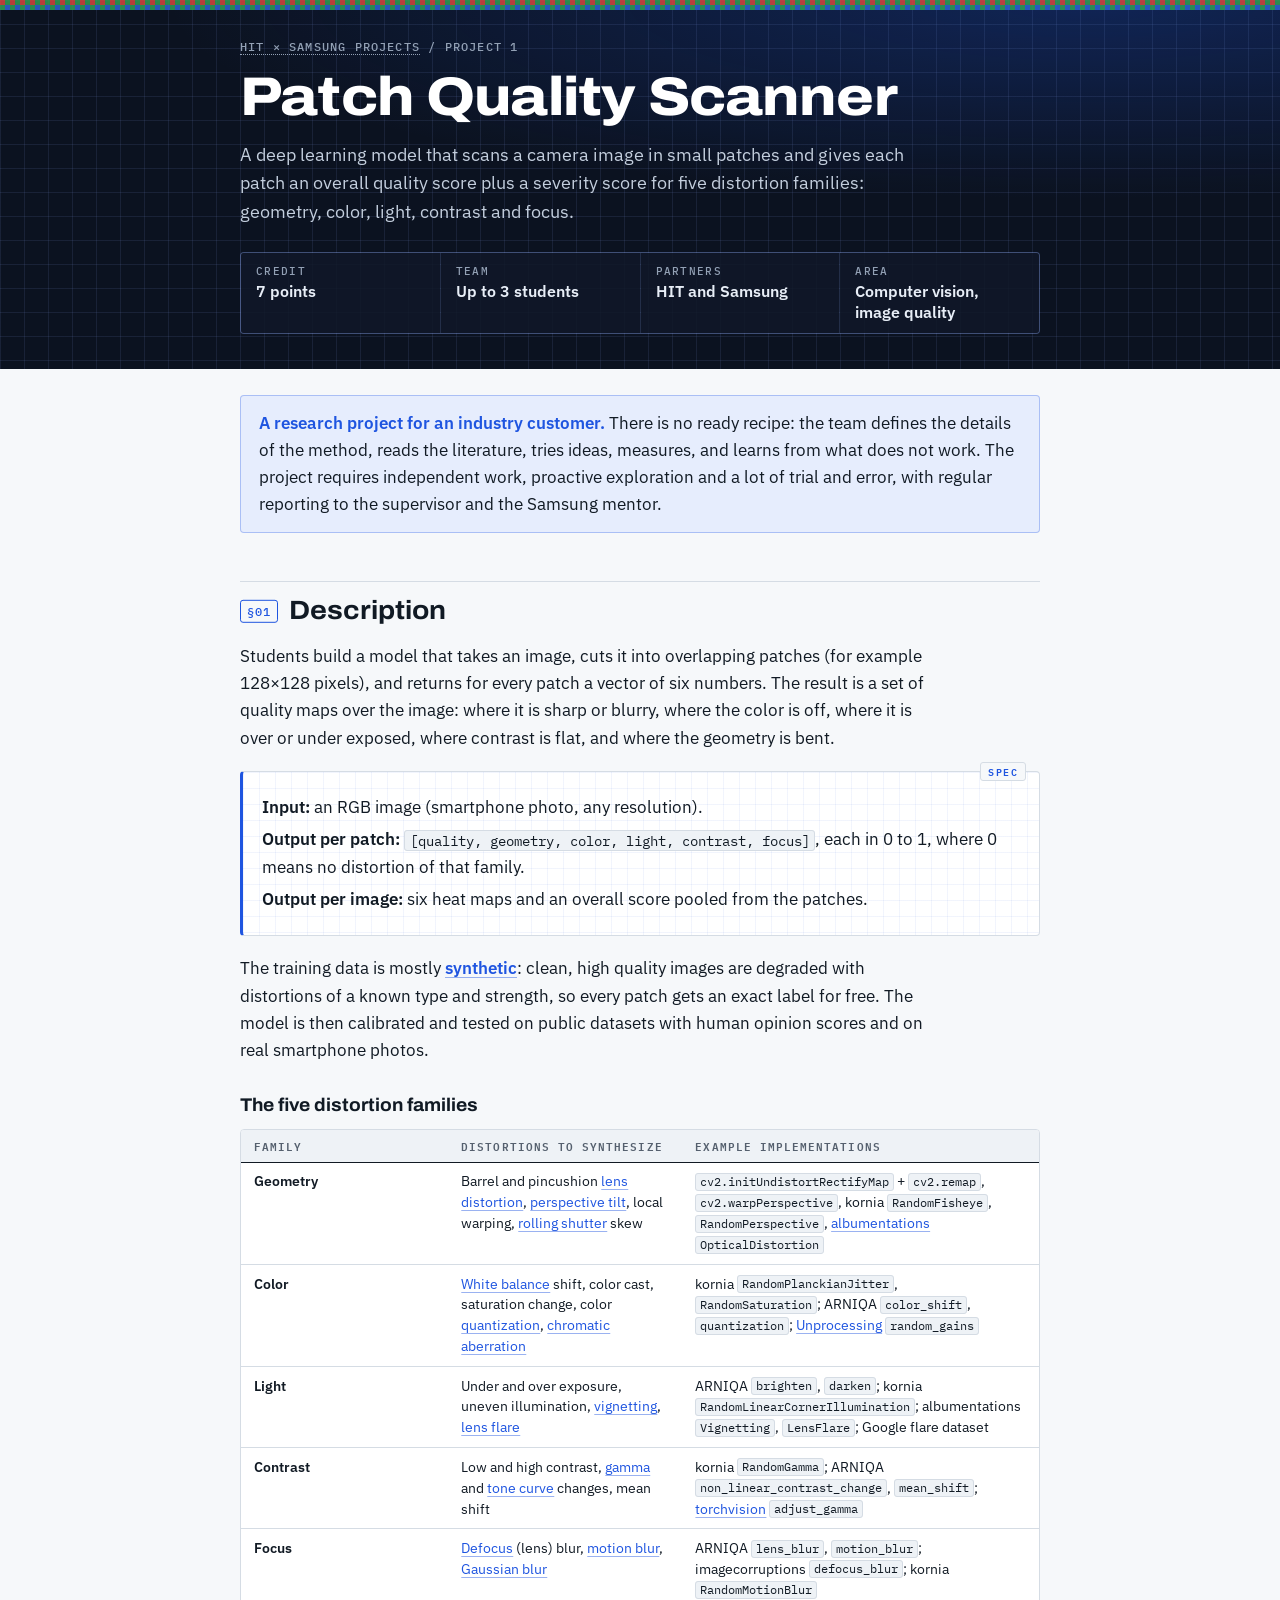
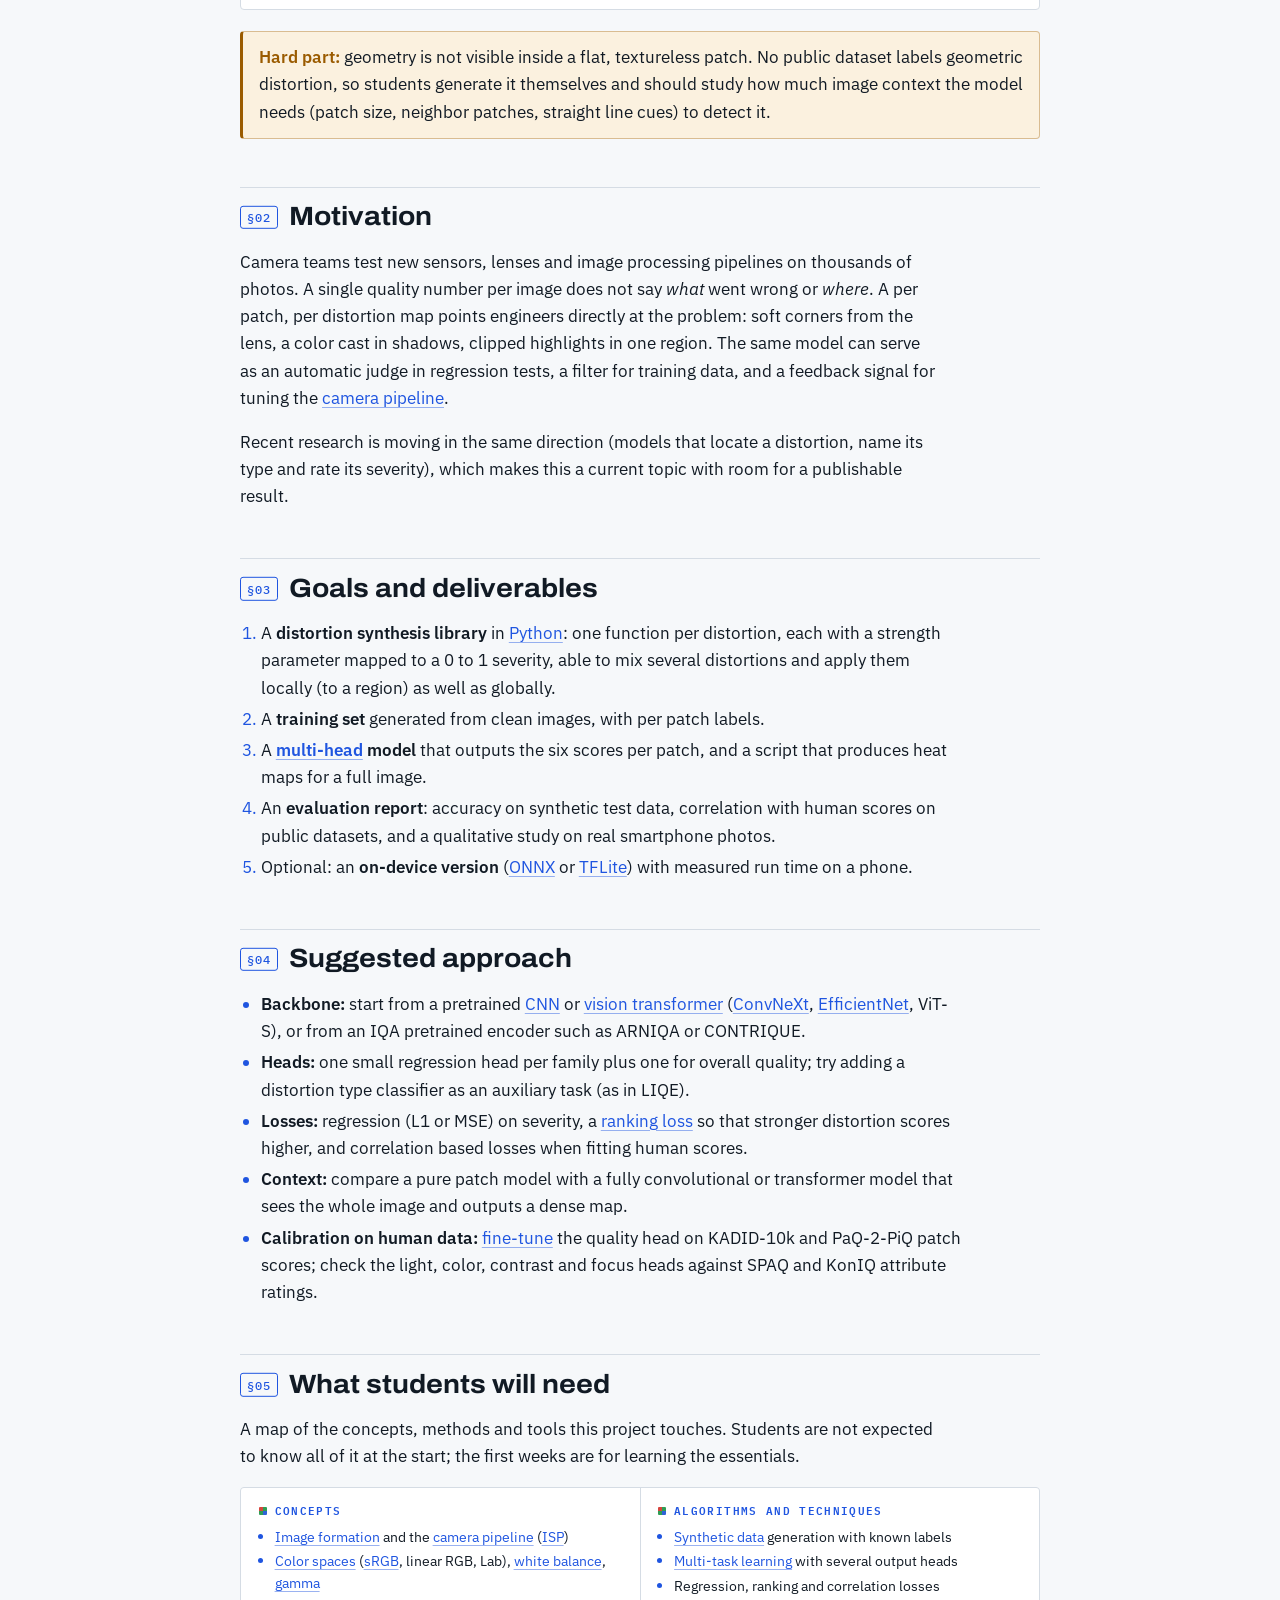
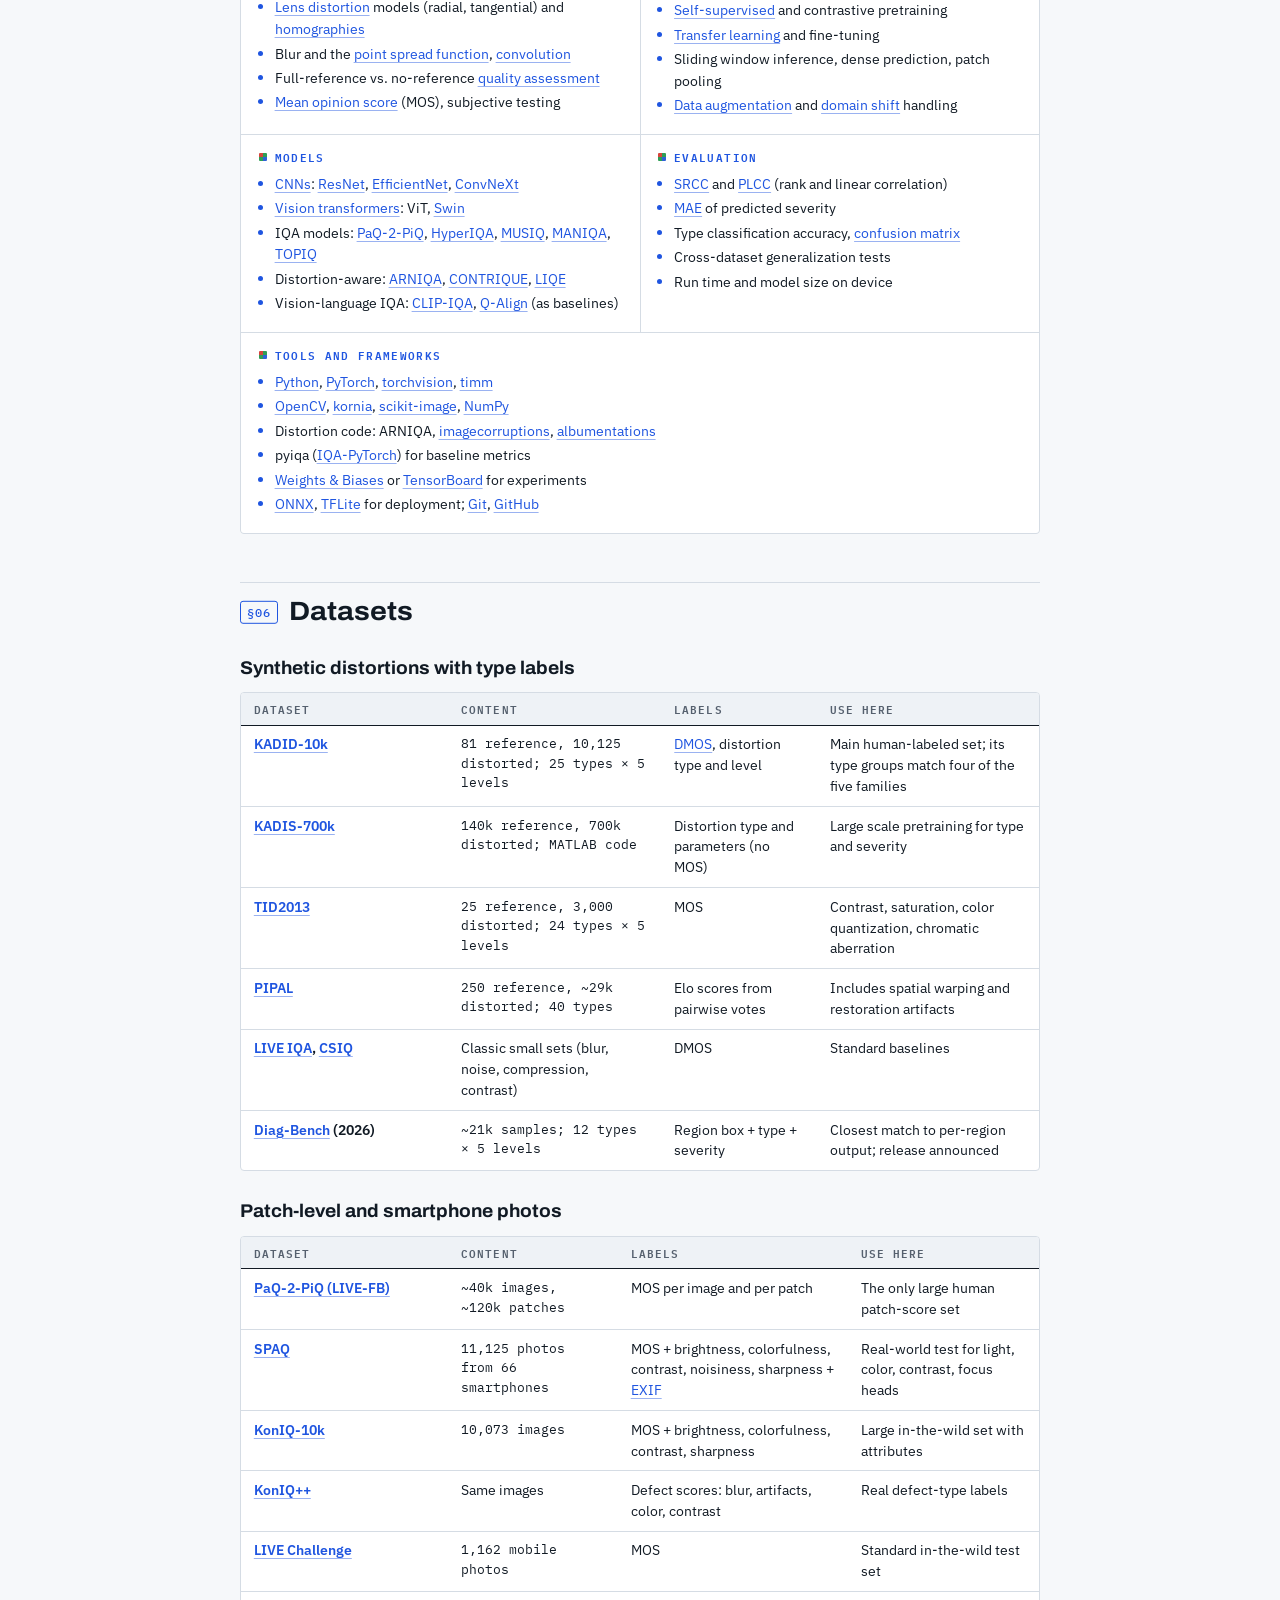
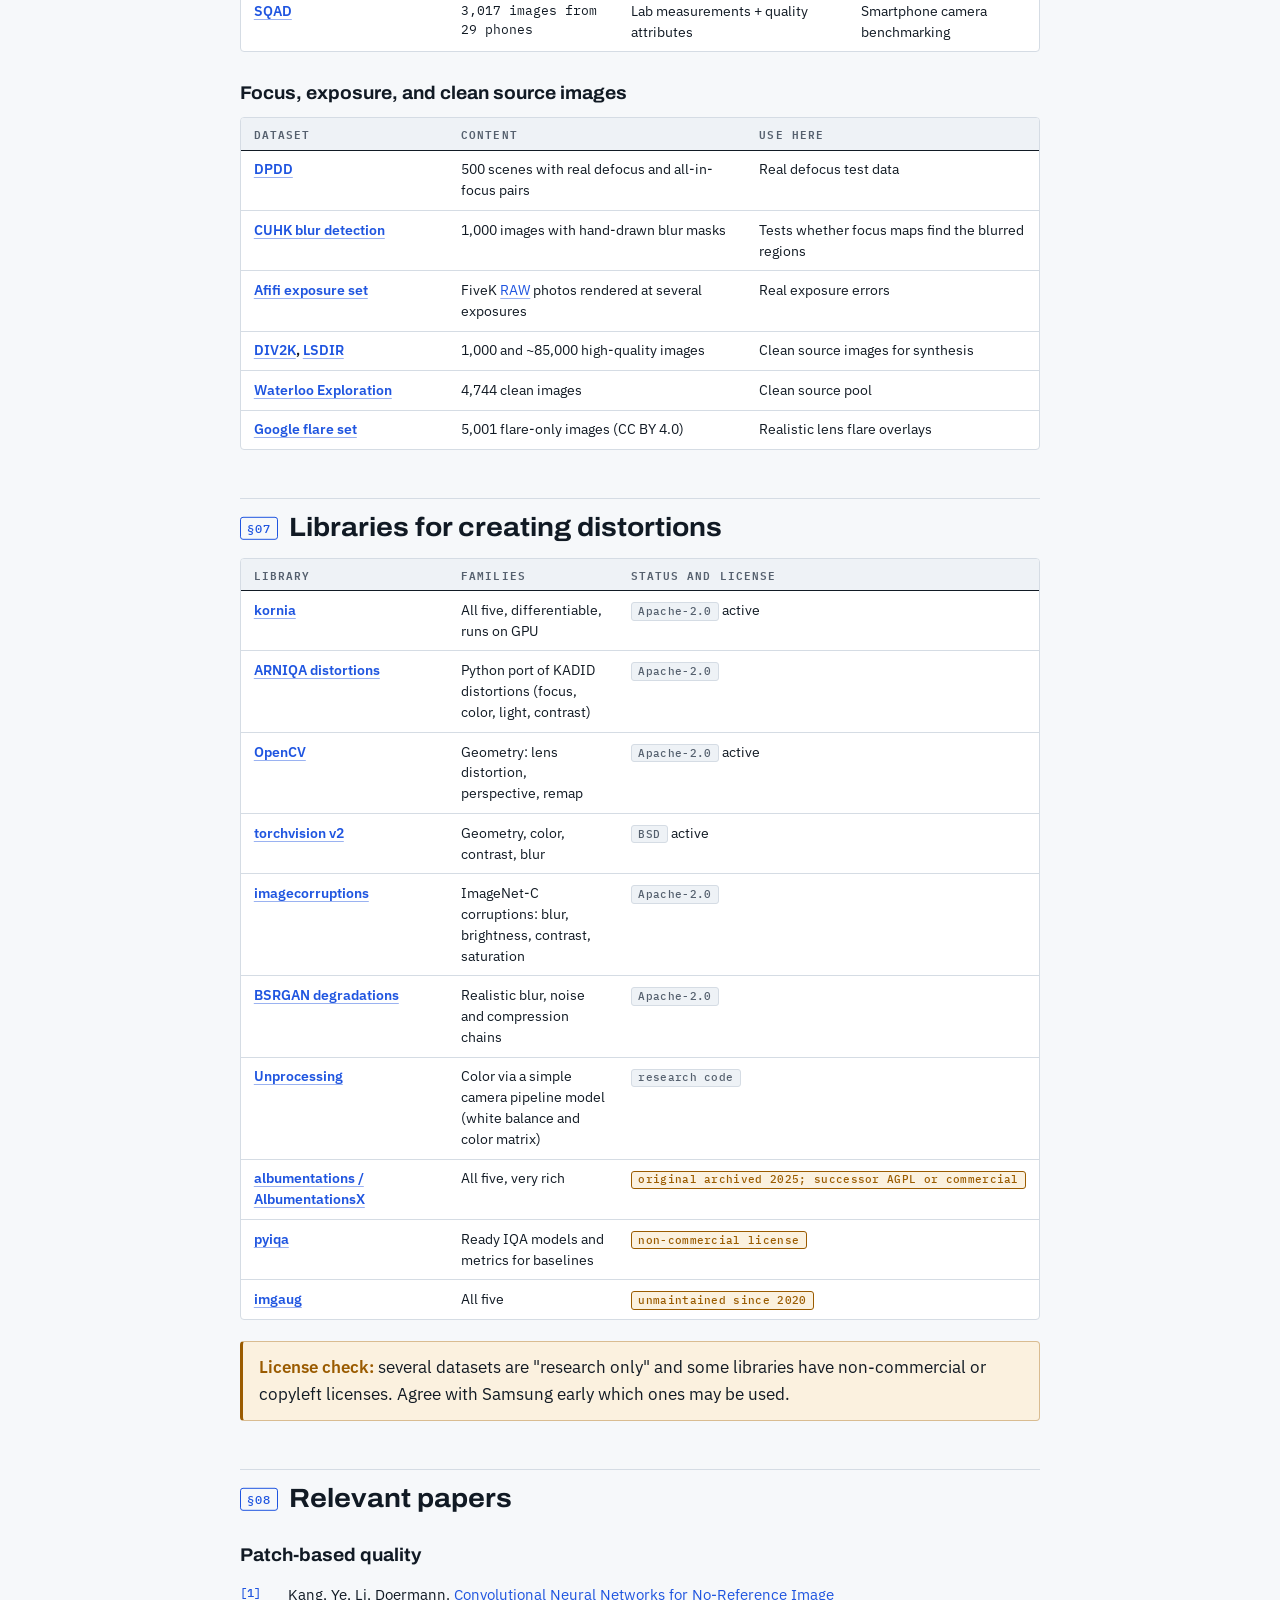
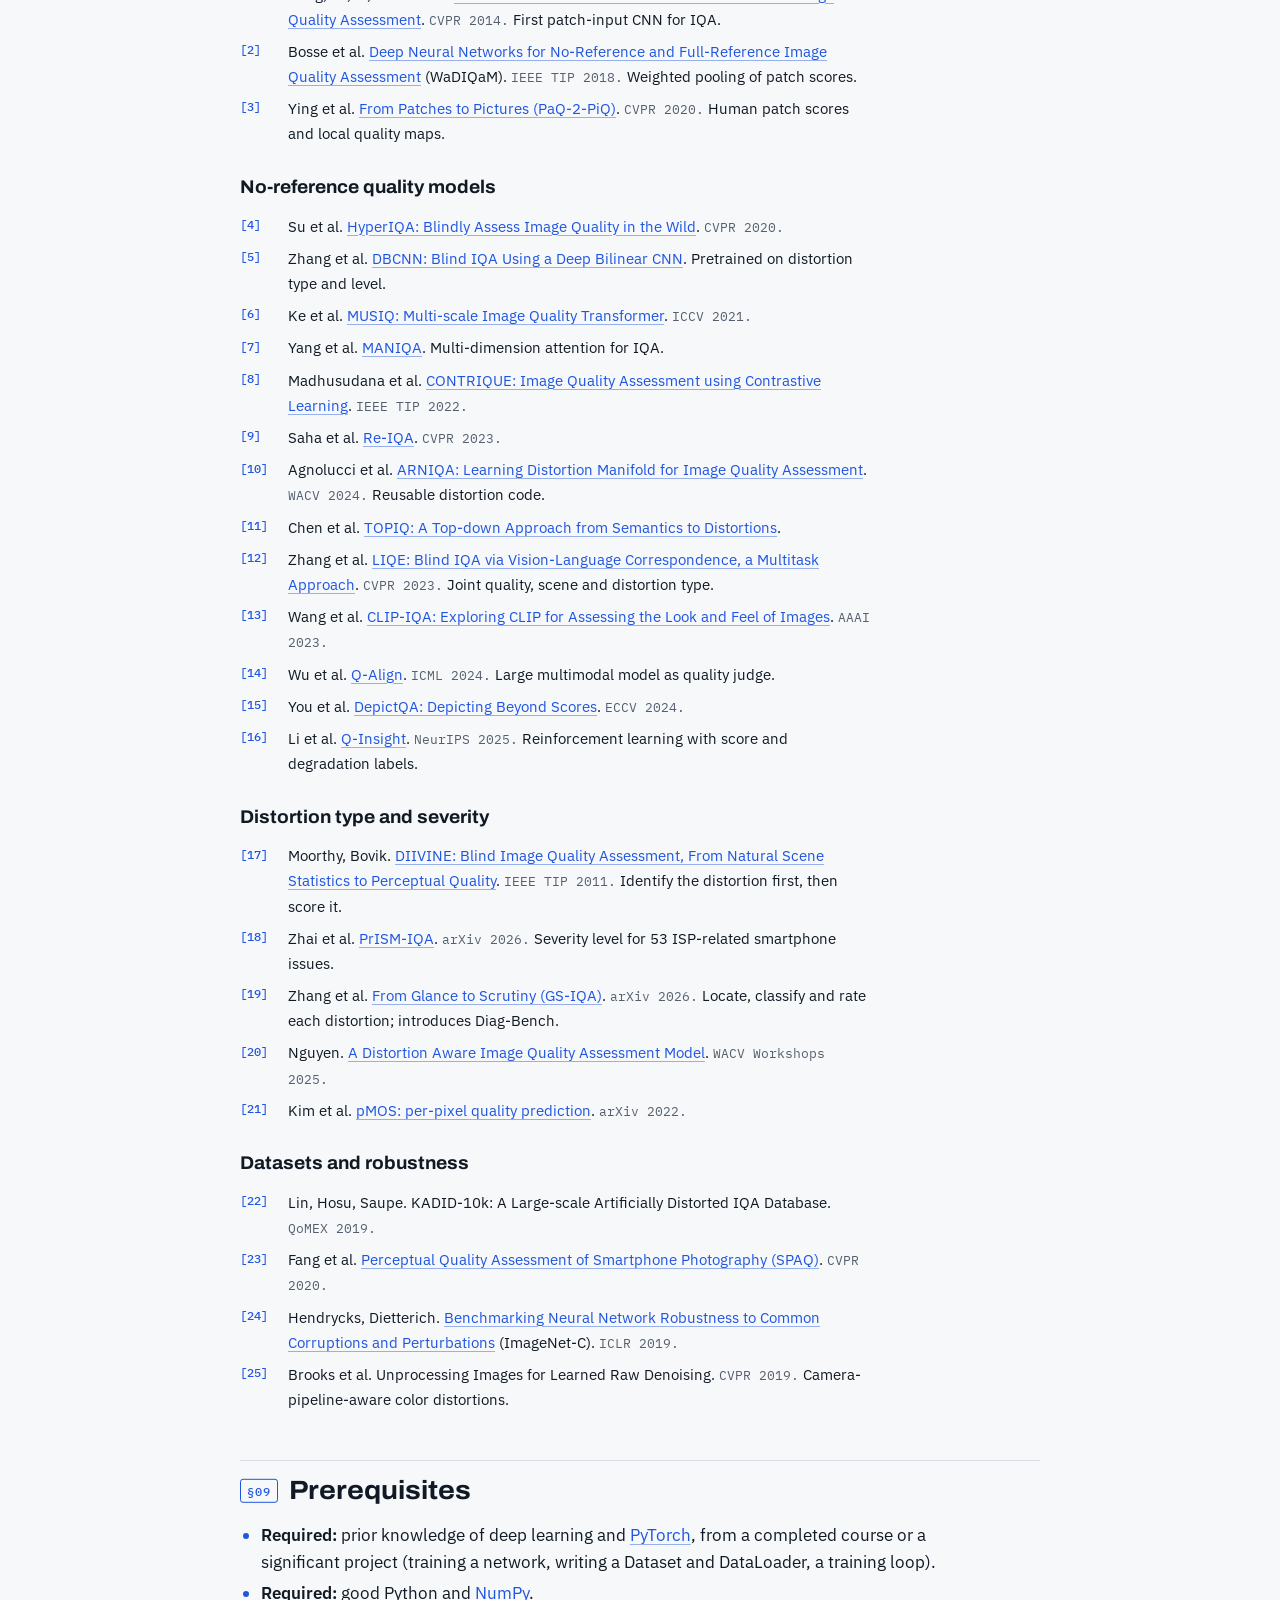
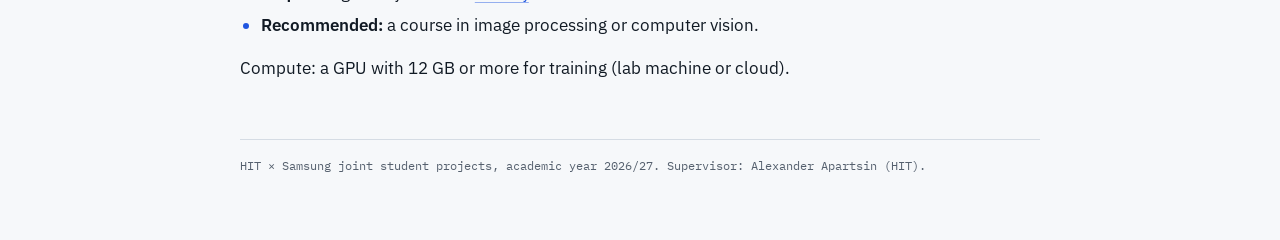
==== commit 9cd4229c: "Drop Samsung mentor placeholder from footers Co-Authored-By: Claude Opus 5.5 <noreply@anthropic.com>" ====
--- a/project1-patch-quality.html
+++ b/project1-patch-quality.html
@@ -220,7 +220,7 @@
 </ul>
 <p>Compute: a GPU with 12 GB or more for training (lab machine or cloud).</p>
 
-<footer>HIT &times; Samsung joint student projects, academic year 2026/27. Supervisor: Alexander Apartsin (HIT). Samsung mentor: to be assigned.</footer>
+<footer>HIT &times; Samsung joint student projects, academic year 2026/27. Supervisor: Alexander Apartsin (HIT).</footer>
 </main>
 </body>
 </html>
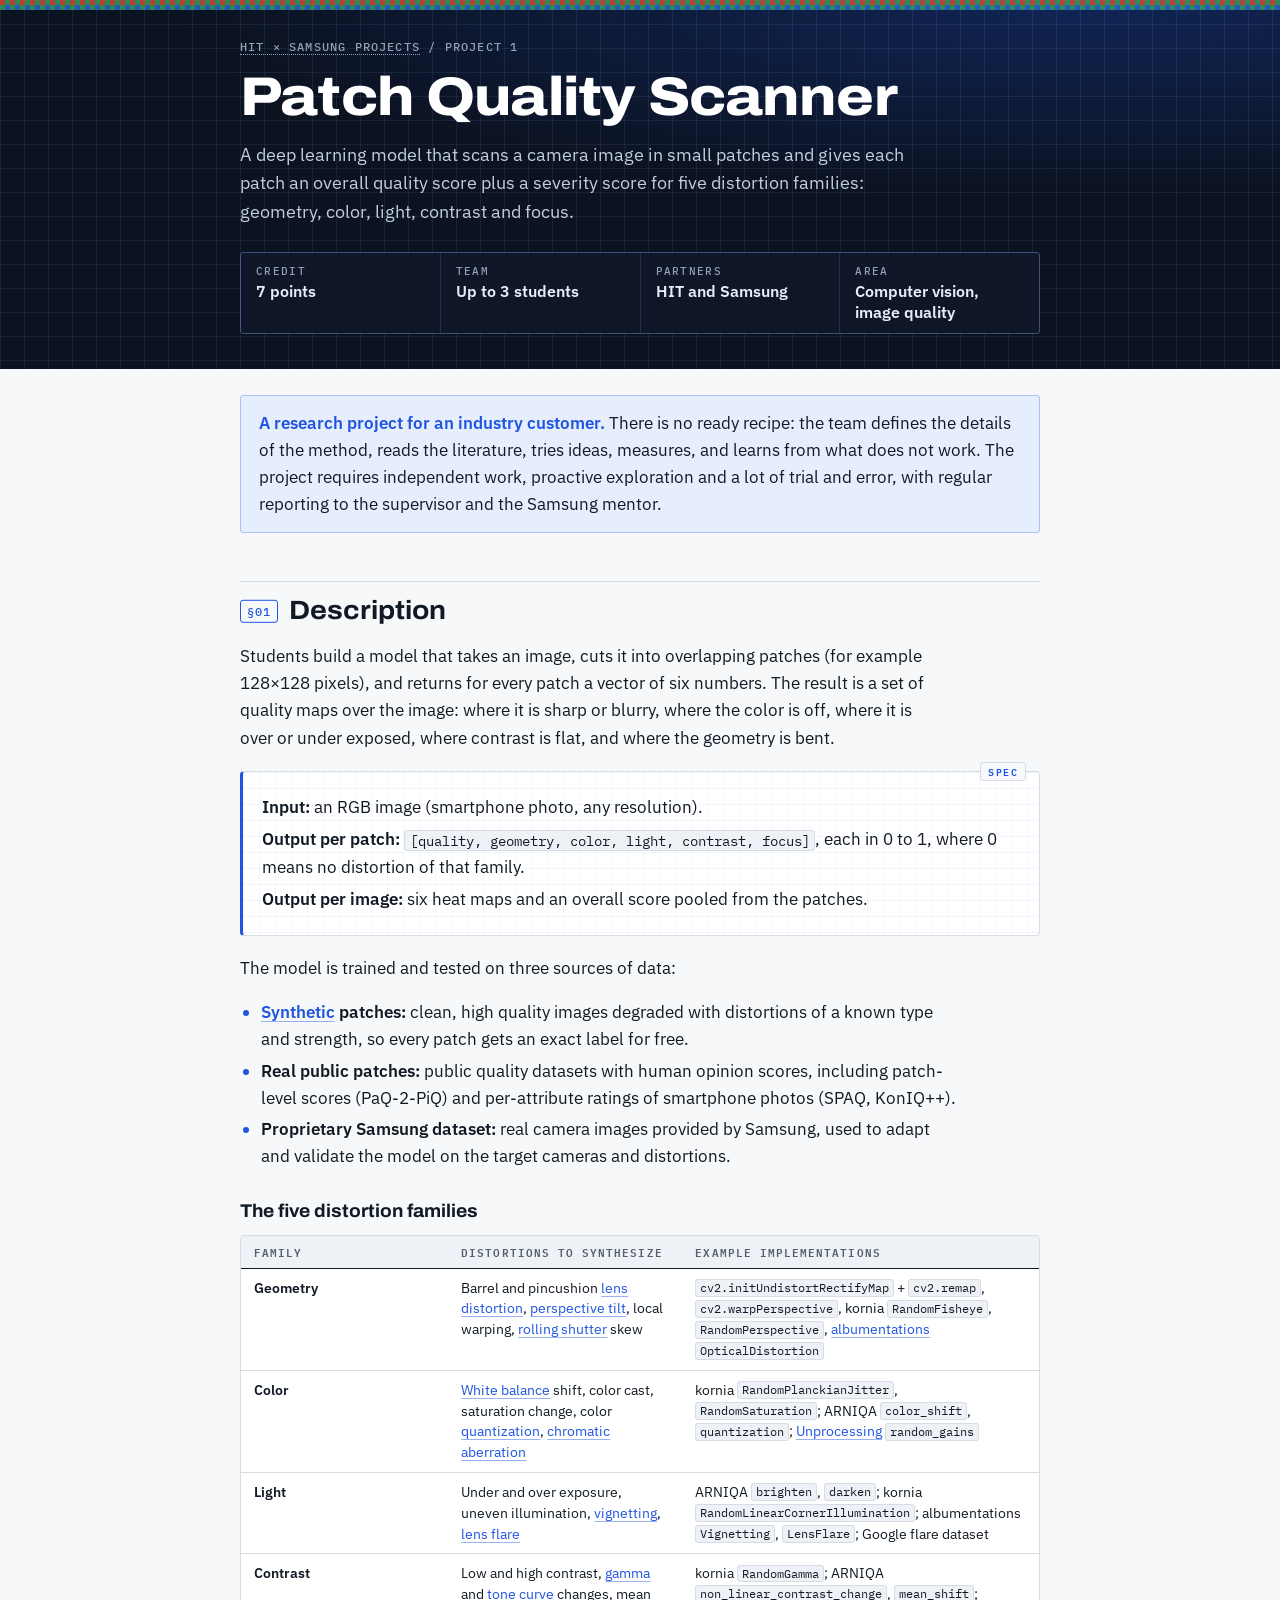
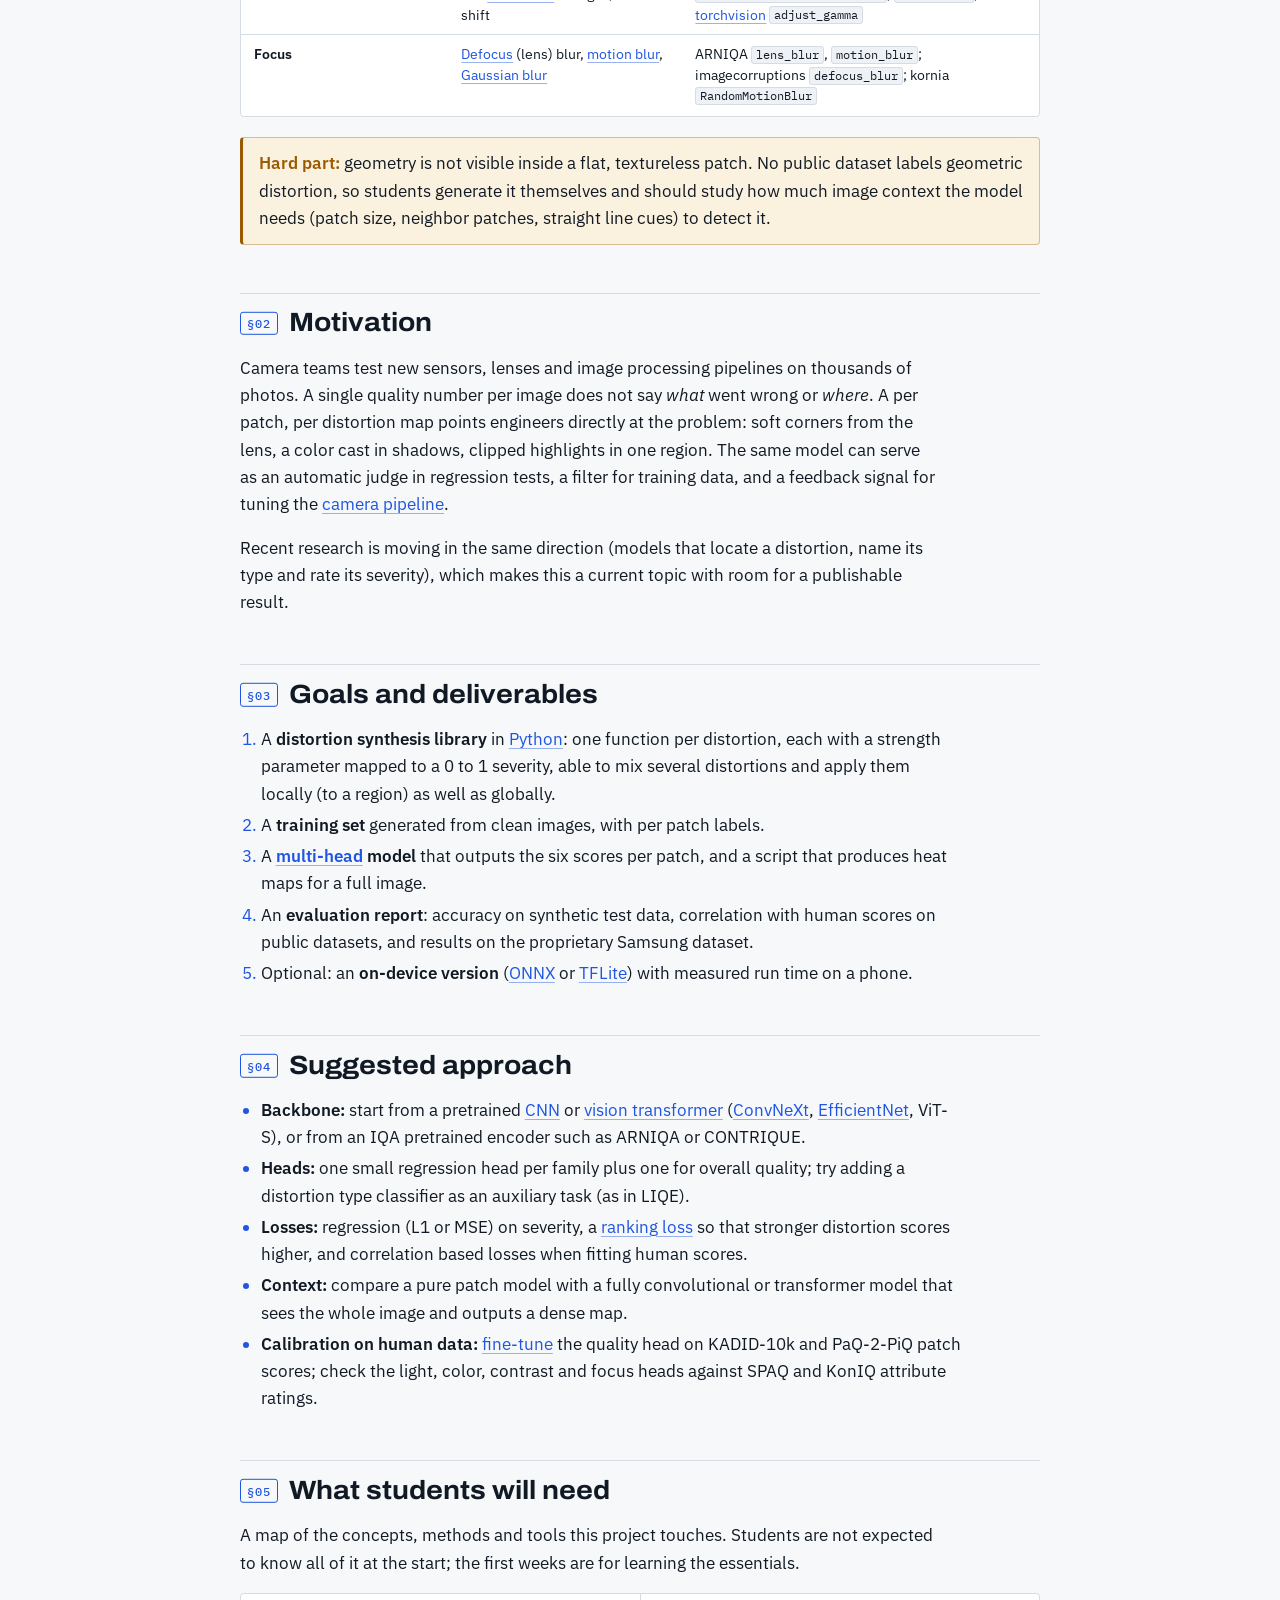
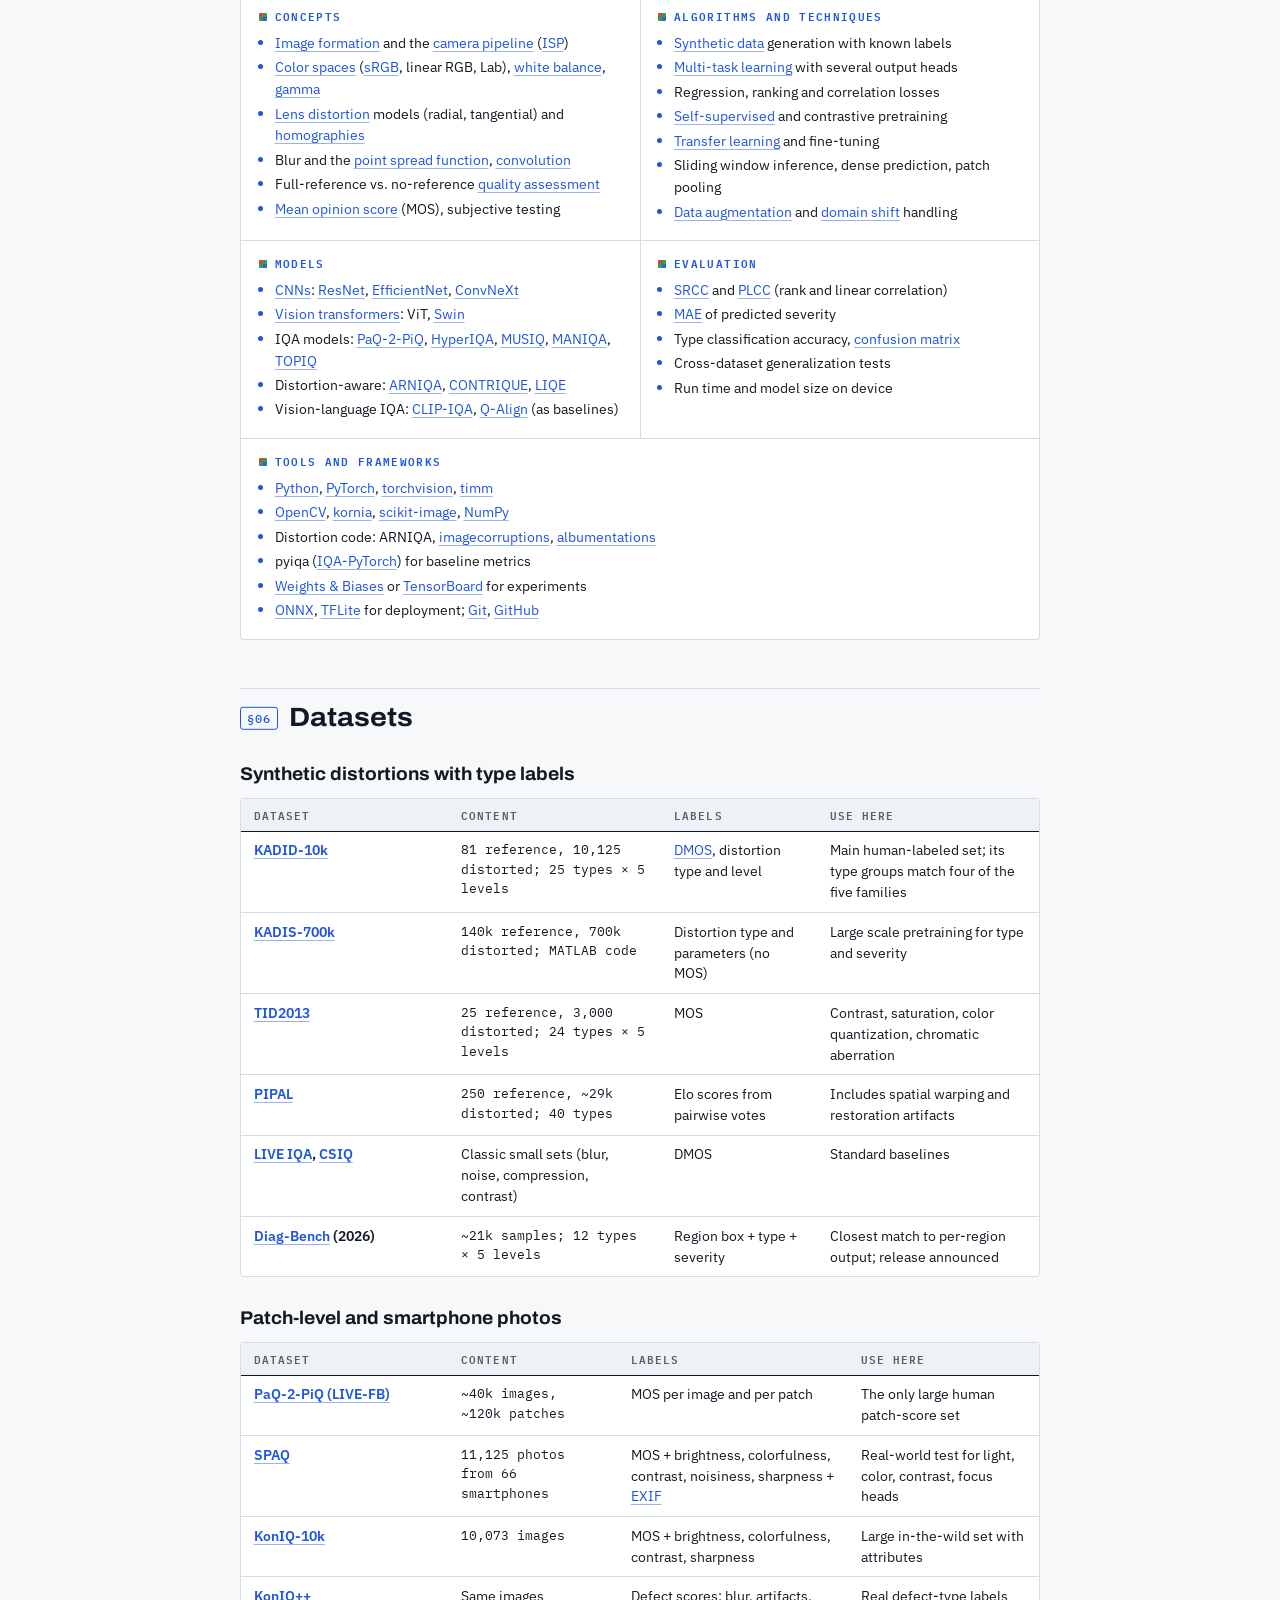
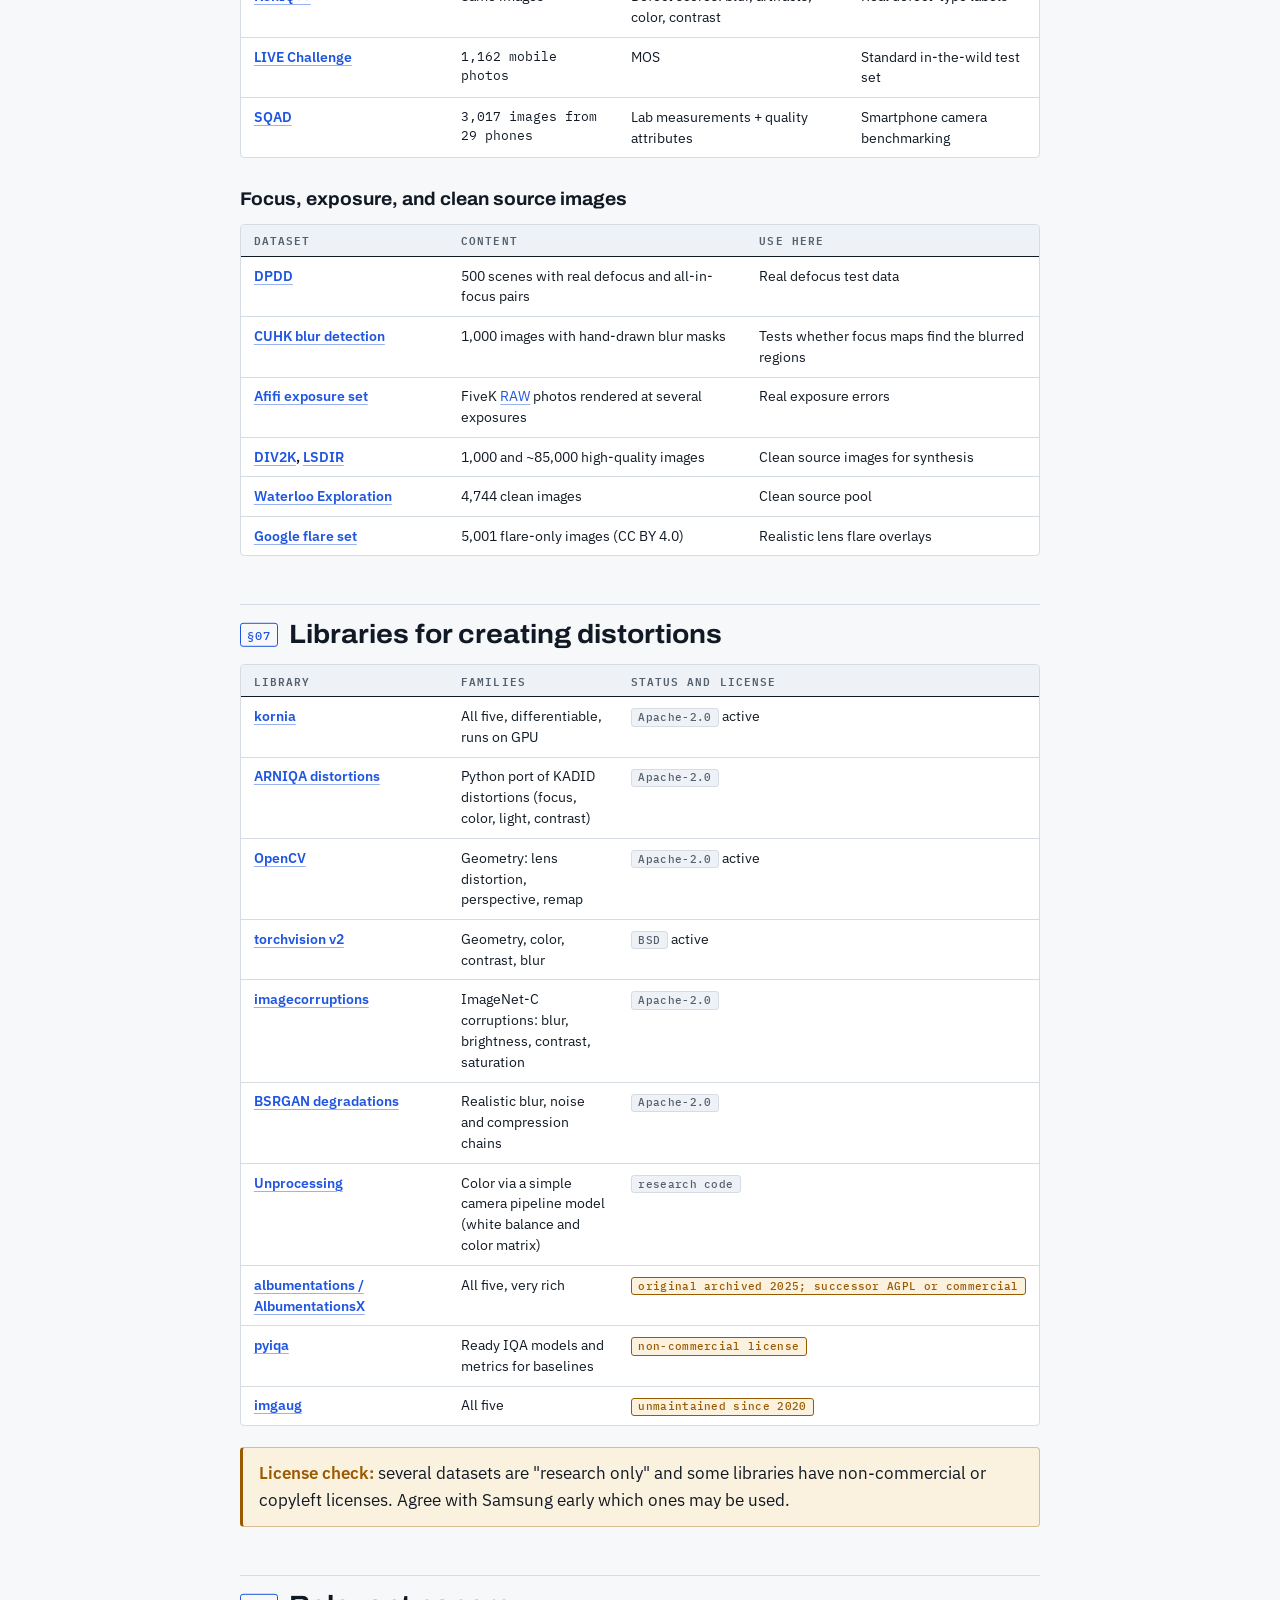
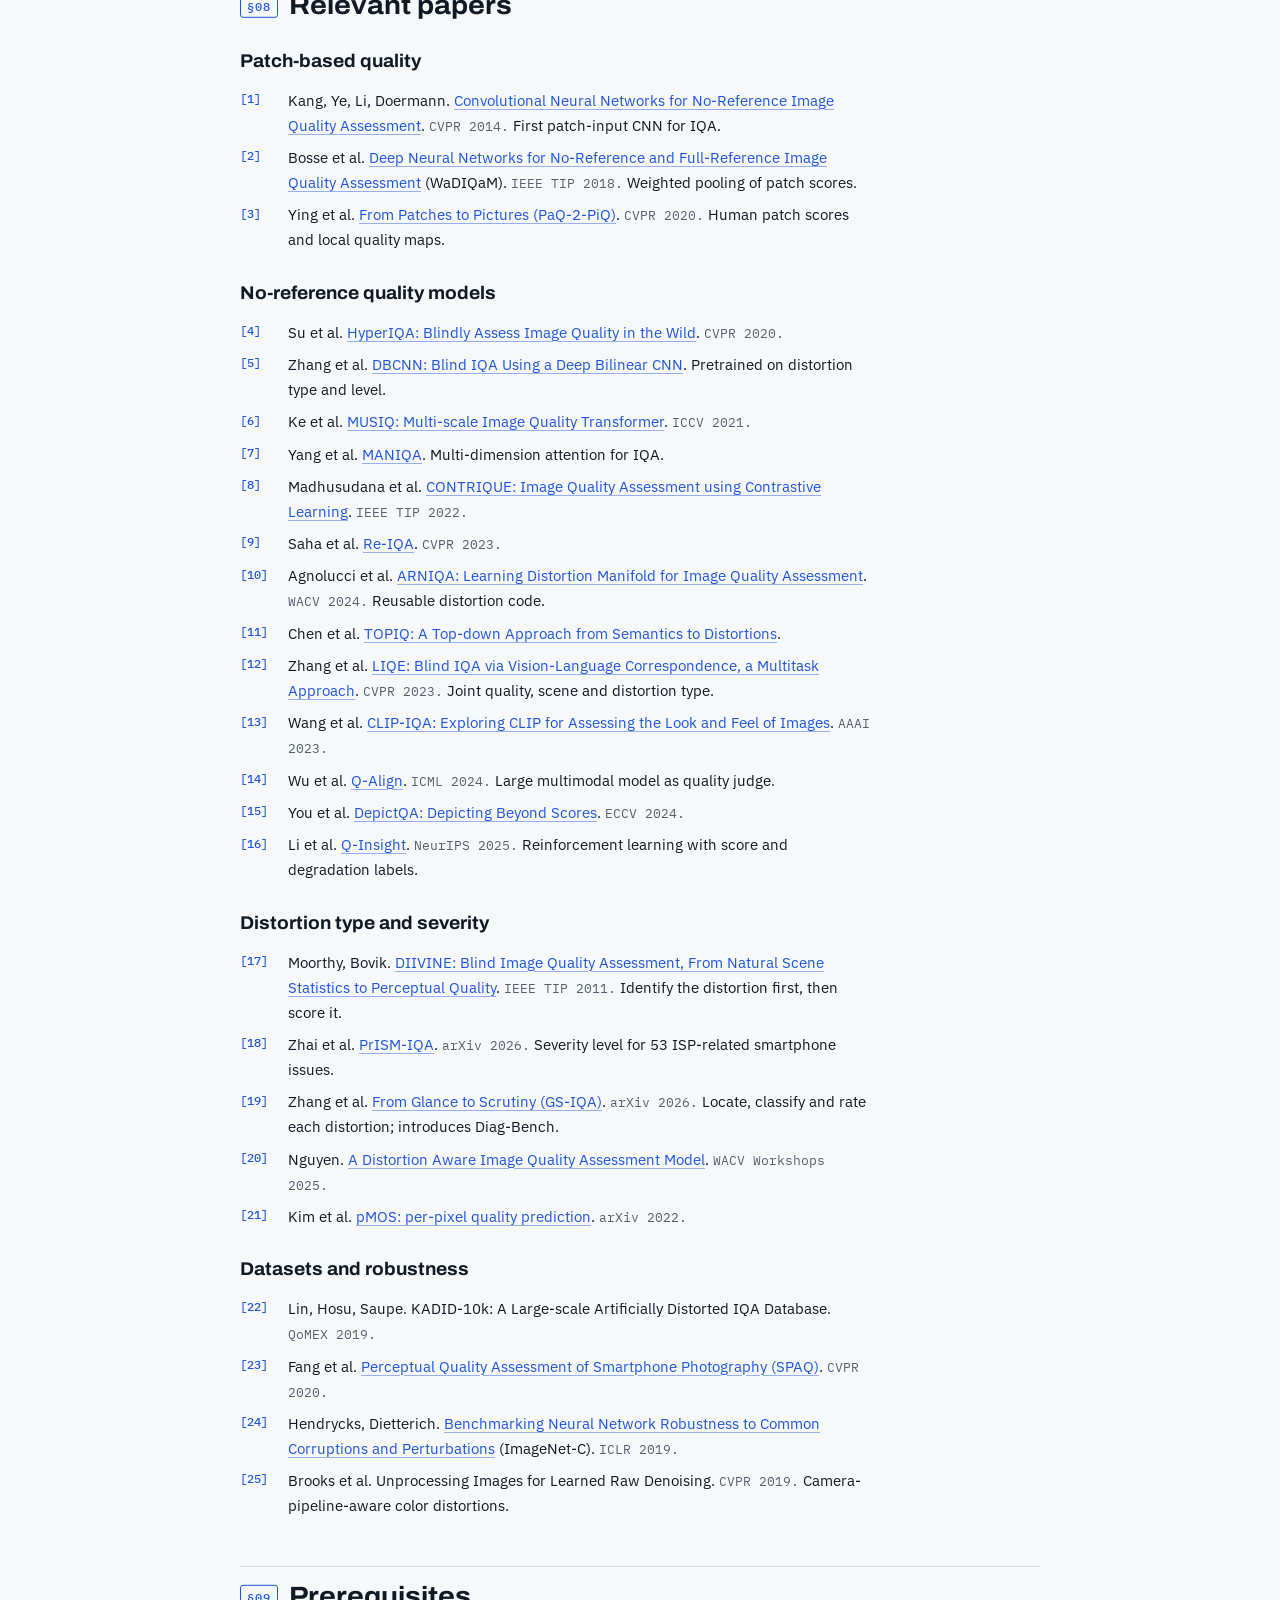
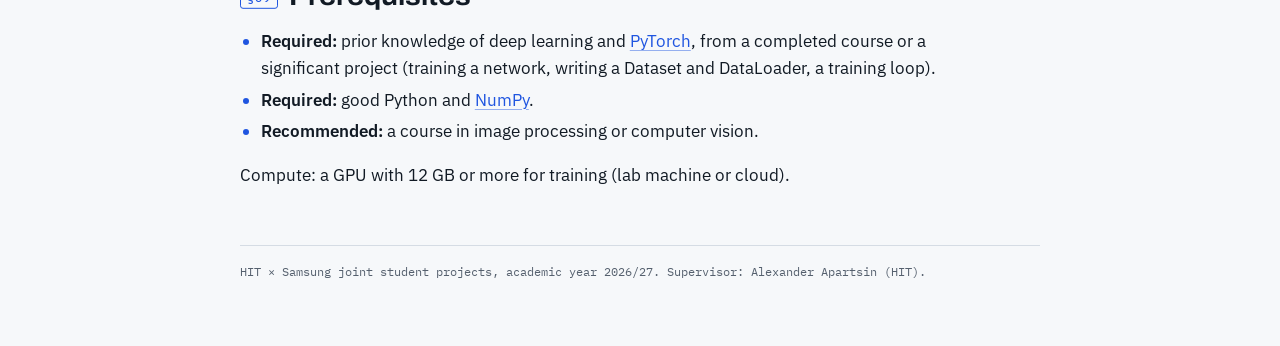
==== commit eb1ed094: "Project 1: three data sources (synthetic, public, Samsung proprietary) Co-Authored-By: Claude Opus 5" ====
--- a/project1-patch-quality.html
+++ b/project1-patch-quality.html
@@ -33,7 +33,12 @@
   <p><strong>Output per image:</strong> six heat maps and an overall score pooled from the patches.</p>
 </div>
 
-<p>The training data is mostly <strong><a href="https://en.wikipedia.org/wiki/Synthetic_data">synthetic</a></strong>: clean, high quality images are degraded with distortions of a known type and strength, so every patch gets an exact label for free. The model is then calibrated and tested on public datasets with human opinion scores and on real smartphone photos.</p>
+<p>The model is trained and tested on three sources of data:</p>
+<ul>
+  <li><strong><a href="https://en.wikipedia.org/wiki/Synthetic_data">Synthetic</a> patches:</strong> clean, high quality images degraded with distortions of a known type and strength, so every patch gets an exact label for free.</li>
+  <li><strong>Real public patches:</strong> public quality datasets with human opinion scores, including patch-level scores (PaQ-2-PiQ) and per-attribute ratings of smartphone photos (SPAQ, KonIQ++).</li>
+  <li><strong>Proprietary Samsung dataset:</strong> real camera images provided by Samsung, used to adapt and validate the model on the target cameras and distortions.</li>
+</ul>
 
 <h3>The five distortion families</h3>
 <div class="table-wrap"><table>
@@ -58,7 +63,7 @@
   <li>A <strong>distortion synthesis library</strong> in <a href="https://www.python.org/">Python</a>: one function per distortion, each with a strength parameter mapped to a 0 to 1 severity, able to mix several distortions and apply them locally (to a region) as well as globally.</li>
   <li>A <strong>training set</strong> generated from clean images, with per patch labels.</li>
   <li>A <strong><a href="https://en.wikipedia.org/wiki/Multi-task_learning">multi-head</a> model</strong> that outputs the six scores per patch, and a script that produces heat maps for a full image.</li>
-  <li>An <strong>evaluation report</strong>: accuracy on synthetic test data, correlation with human scores on public datasets, and a qualitative study on real smartphone photos.</li>
+  <li>An <strong>evaluation report</strong>: accuracy on synthetic test data, correlation with human scores on public datasets, and results on the proprietary Samsung dataset.</li>
   <li>Optional: an <strong>on-device version</strong> (<a href="https://onnx.ai/">ONNX</a> or <a href="https://ai.google.dev/edge/litert">TFLite</a>) with measured run time on a phone.</li>
 </ol>
 
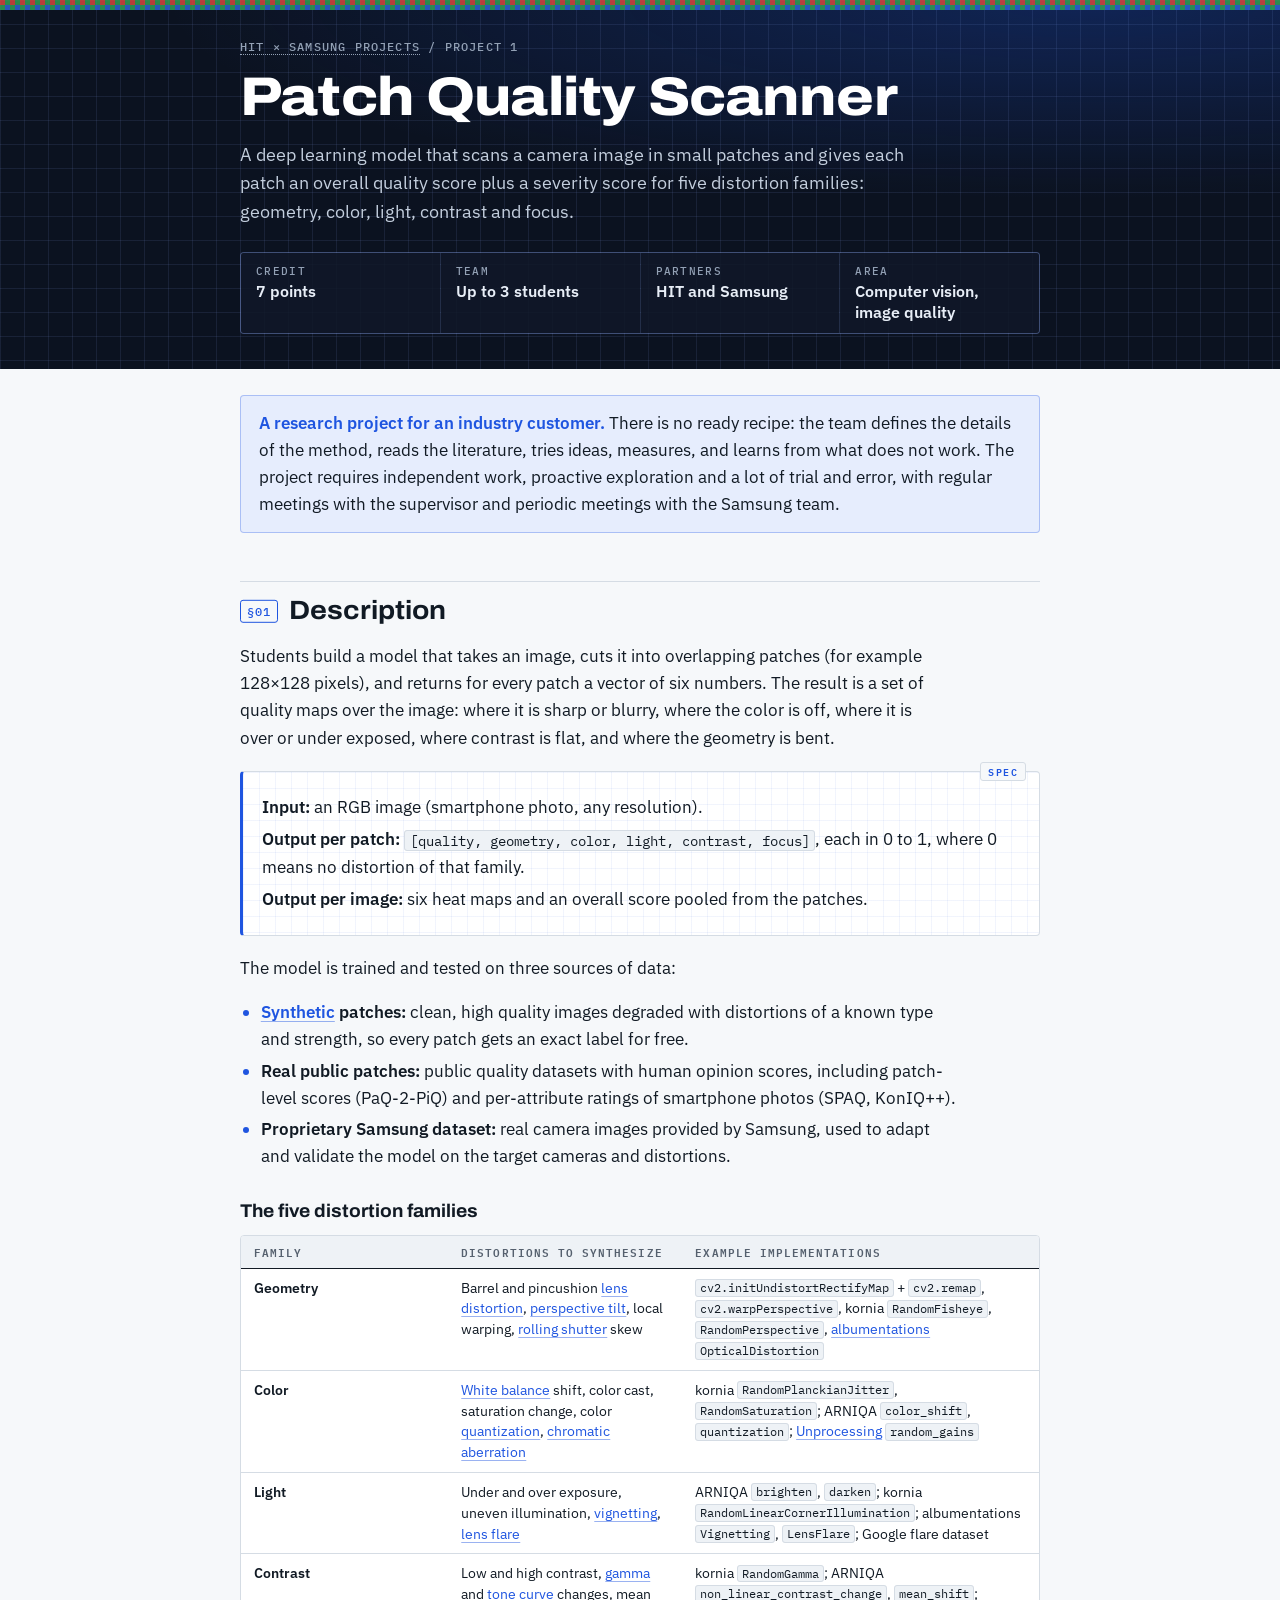
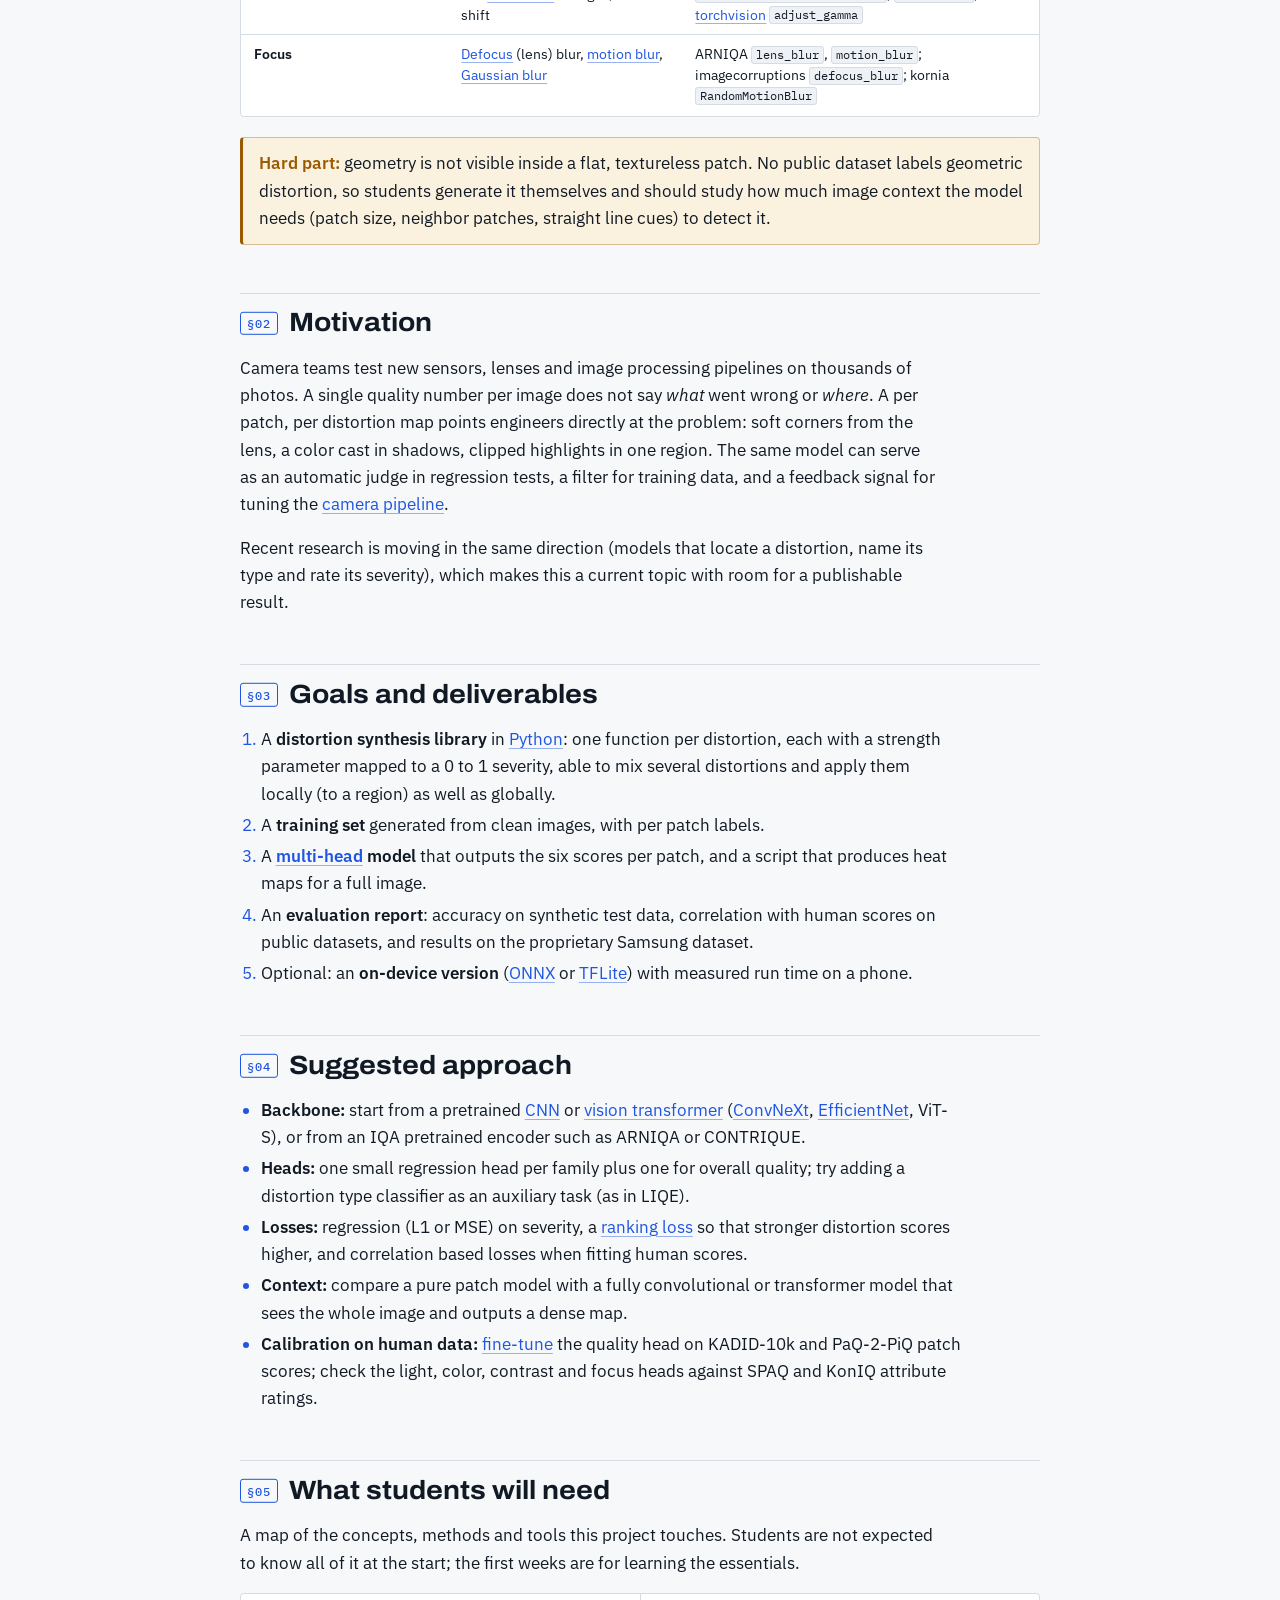
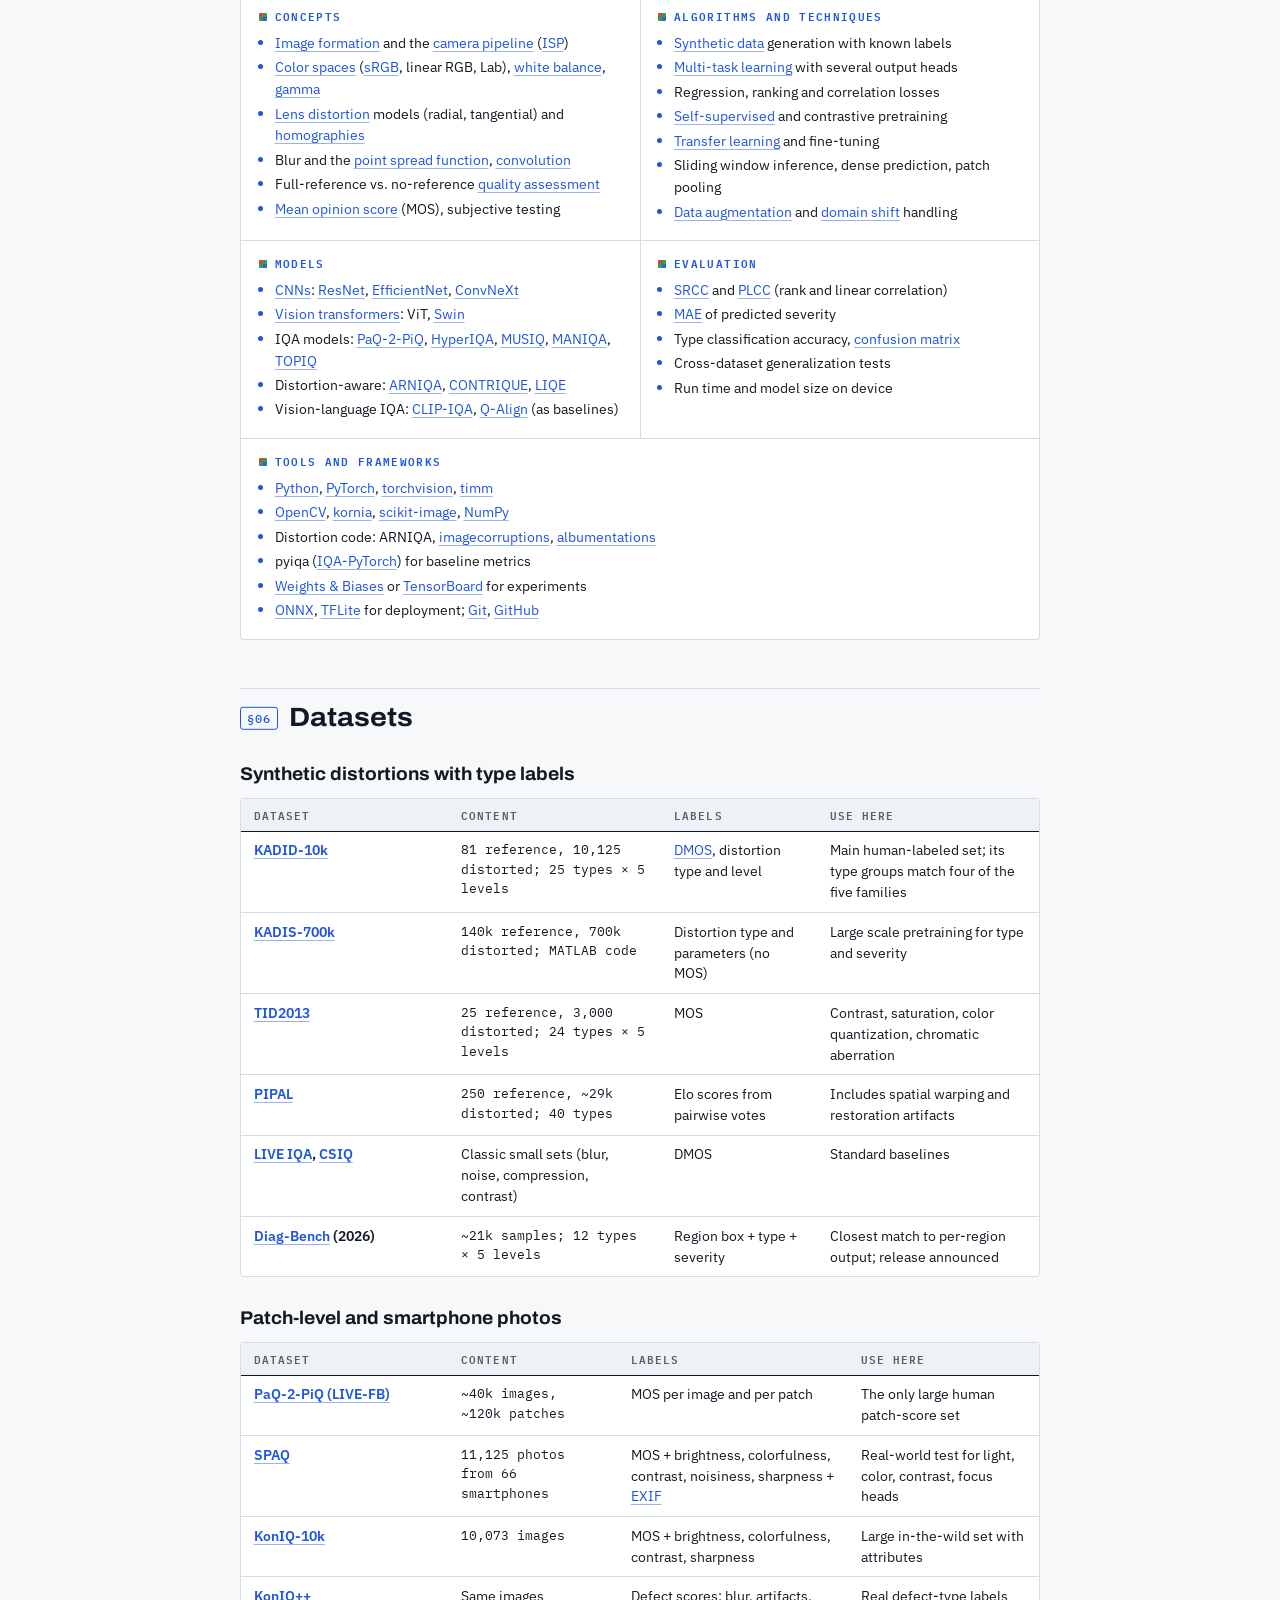
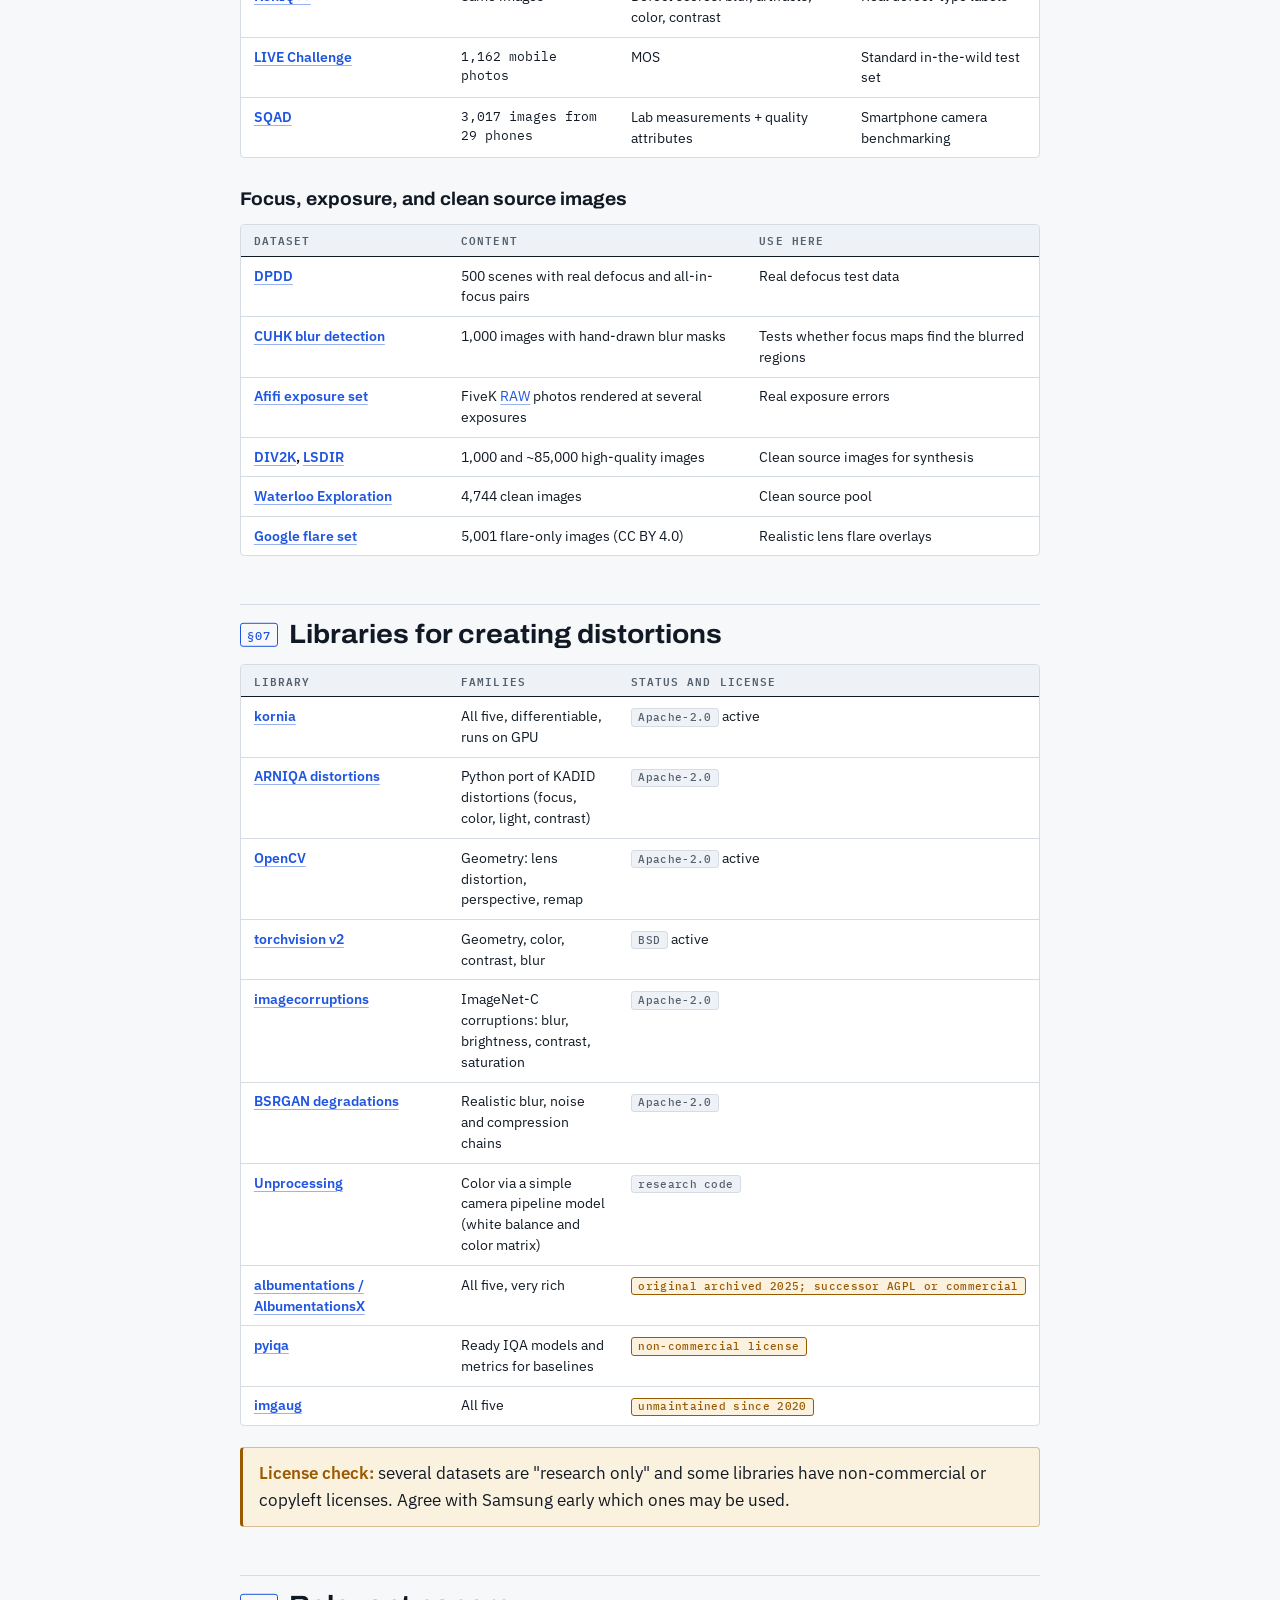
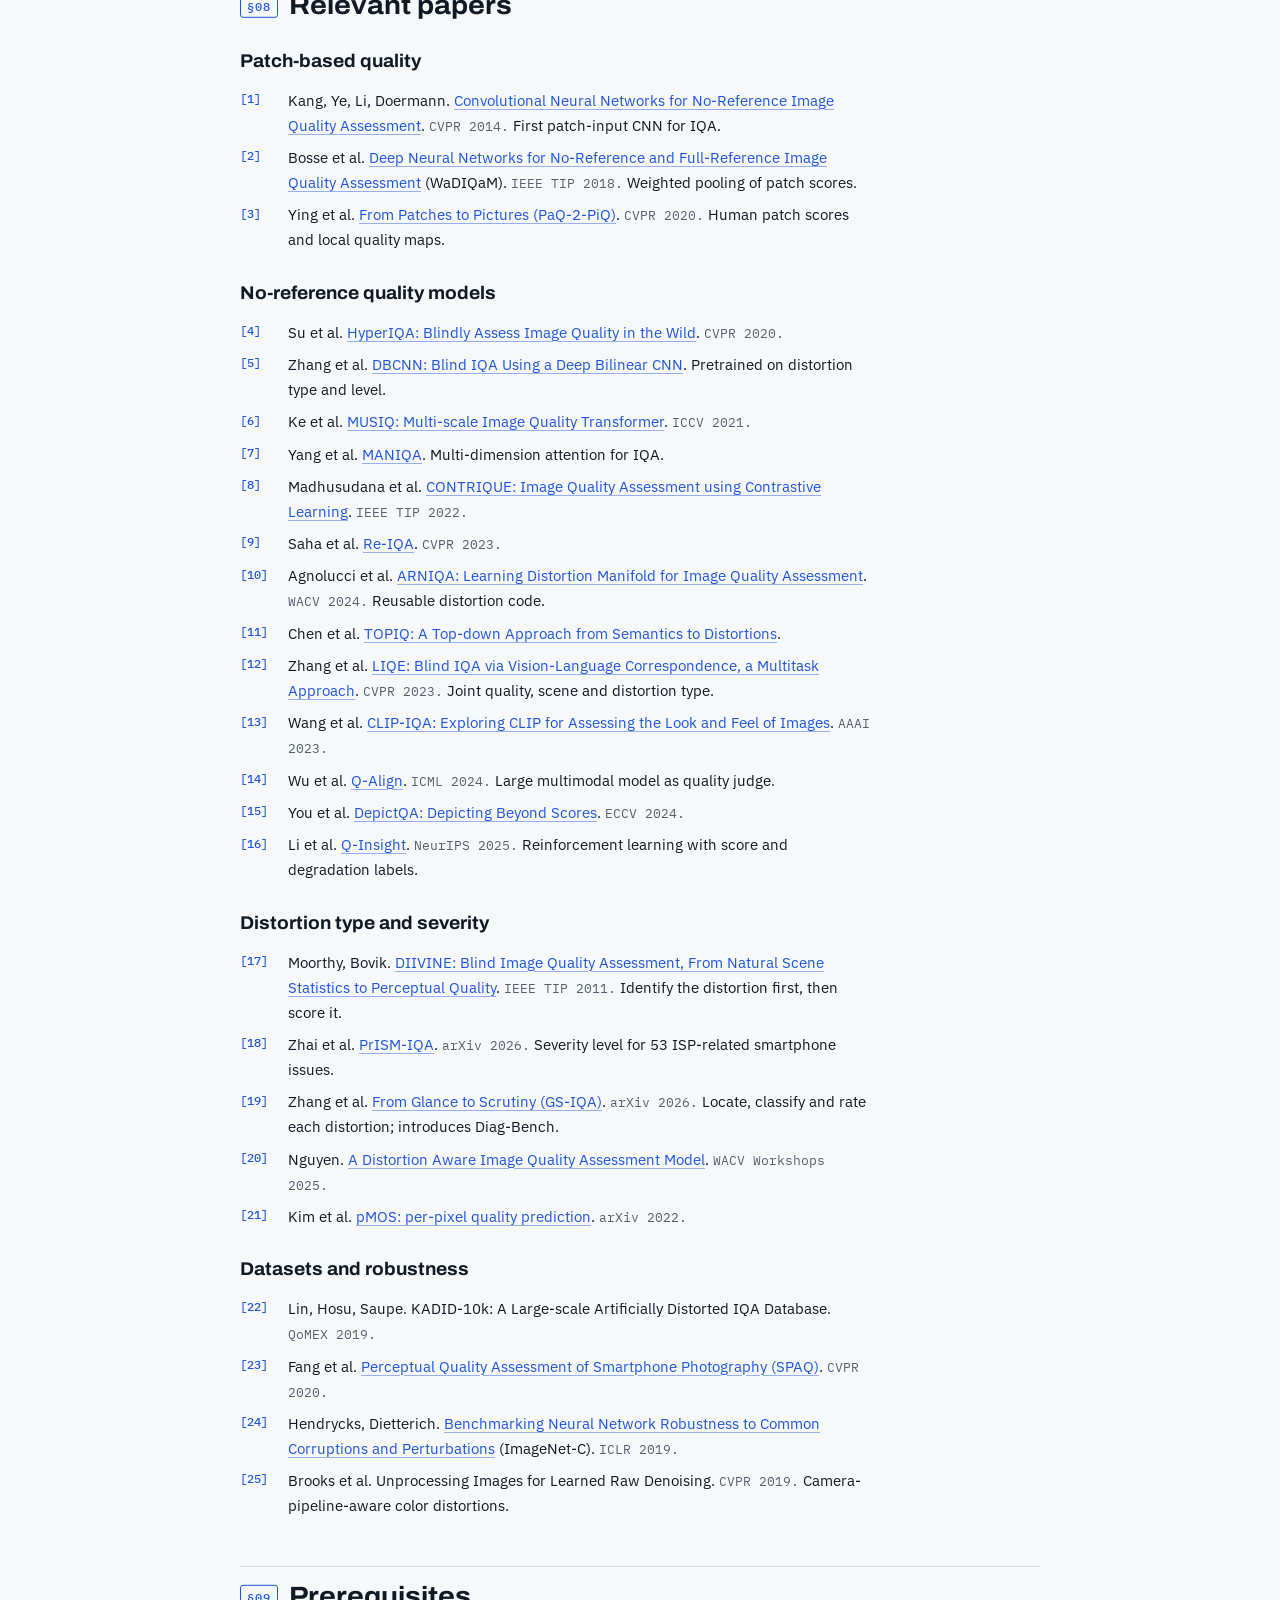
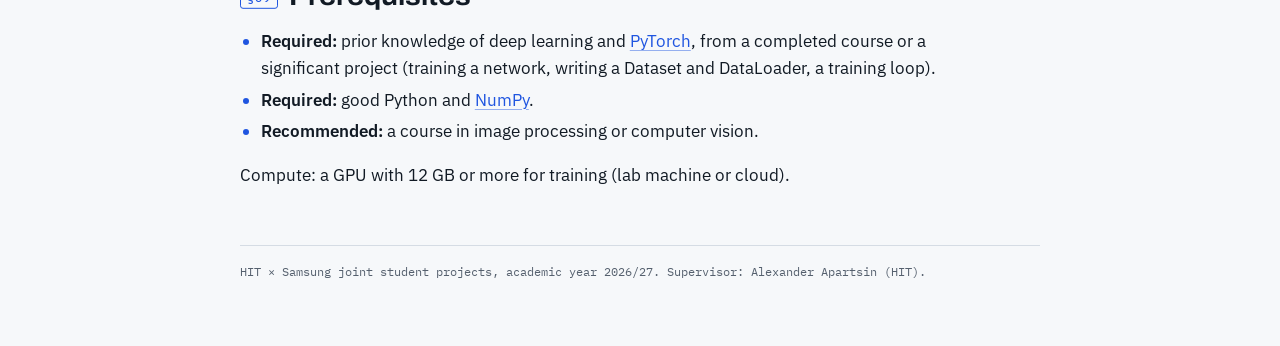
==== commit 41245205: "Replace Samsung mentor reporting with periodic Samsung team meetings Co-Authored-By: Claude Opus 5.5" ====
--- a/project1-patch-quality.html
+++ b/project1-patch-quality.html
@@ -22,7 +22,7 @@
 </dl>
 </header>
 
-<p class="research"><strong>A research project for an industry customer.</strong> There is no ready recipe: the team defines the details of the method, reads the literature, tries ideas, measures, and learns from what does not work. The project requires independent work, proactive exploration and a lot of trial and error, with regular reporting to the supervisor and the Samsung mentor.</p>
+<p class="research"><strong>A research project for an industry customer.</strong> There is no ready recipe: the team defines the details of the method, reads the literature, tries ideas, measures, and learns from what does not work. The project requires independent work, proactive exploration and a lot of trial and error, with regular meetings with the supervisor and periodic meetings with the Samsung team.</p>
 
 <h2>Description</h2>
 <p>Students build a model that takes an image, cuts it into overlapping patches (for example 128&times;128 pixels), and returns for every patch a vector of six numbers. The result is a set of quality maps over the image: where it is sharp or blurry, where the color is off, where it is over or under exposed, where contrast is flat, and where the geometry is bent.</p>
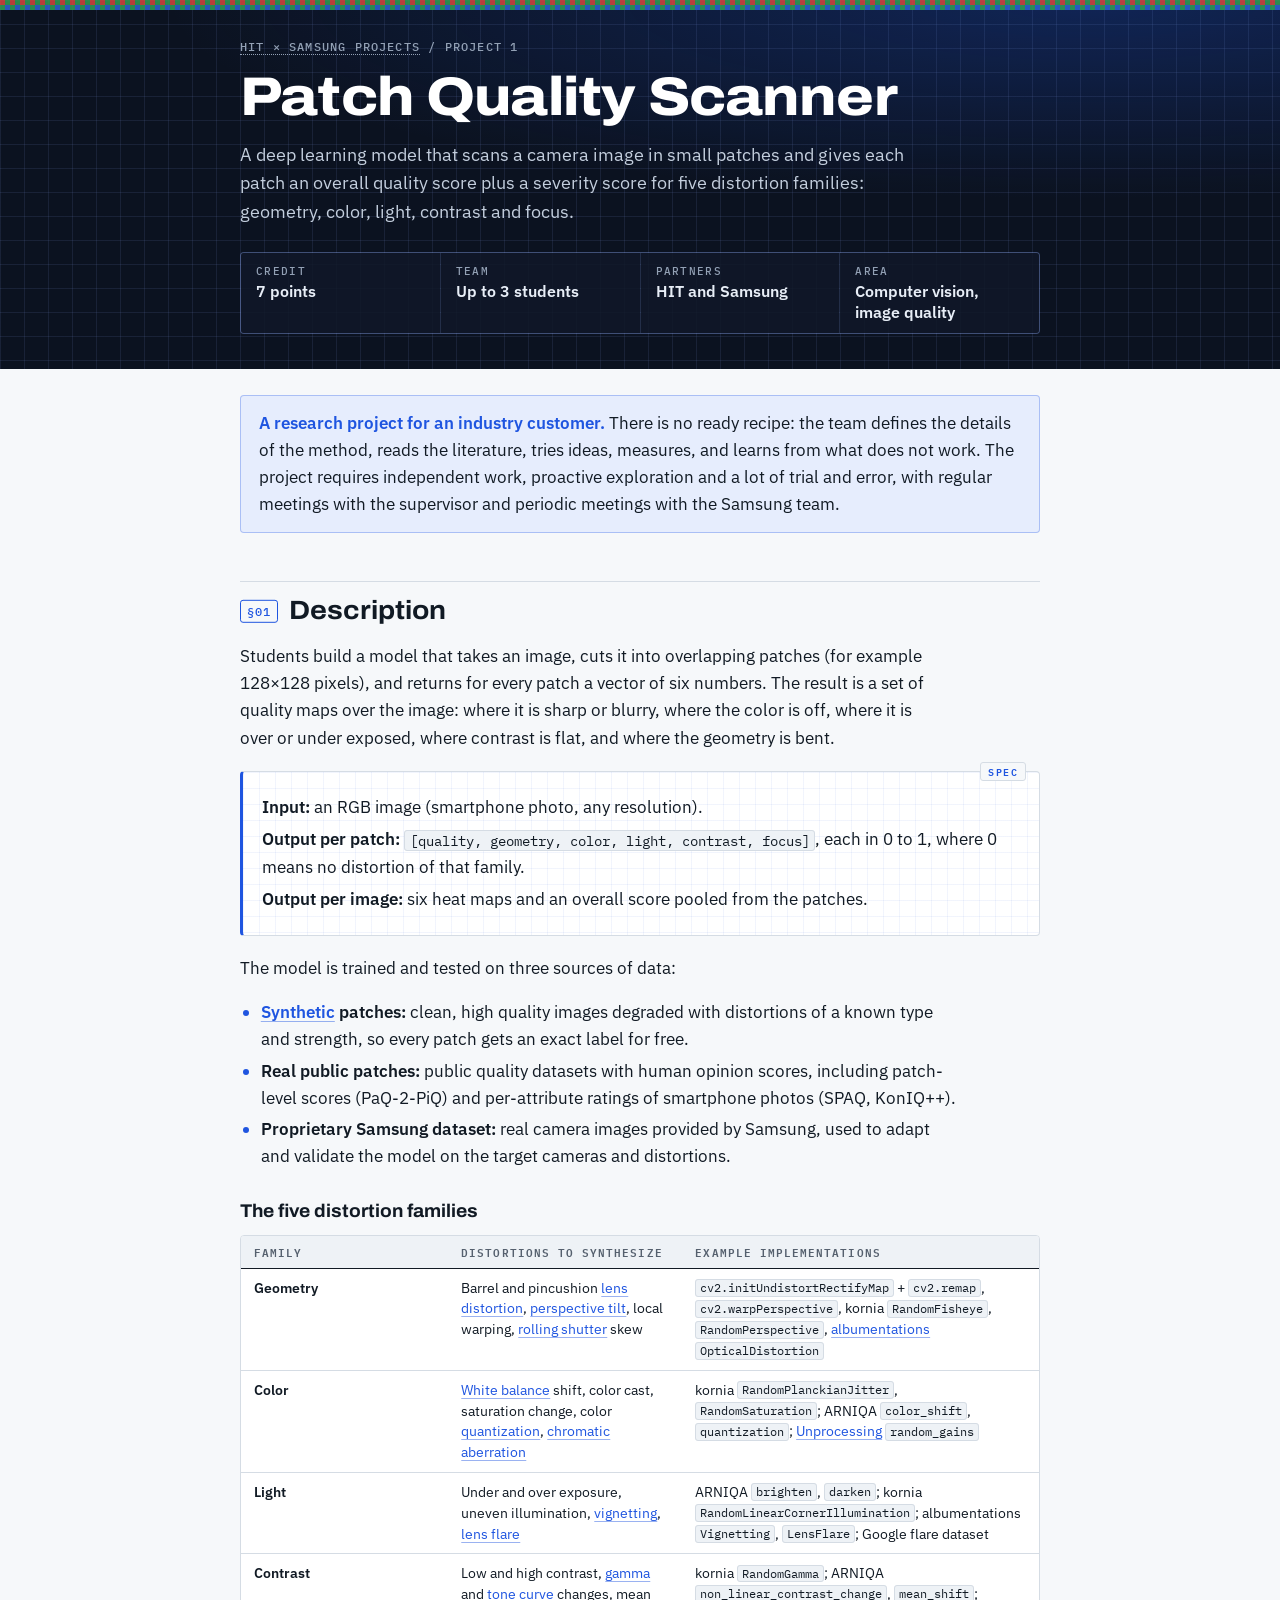
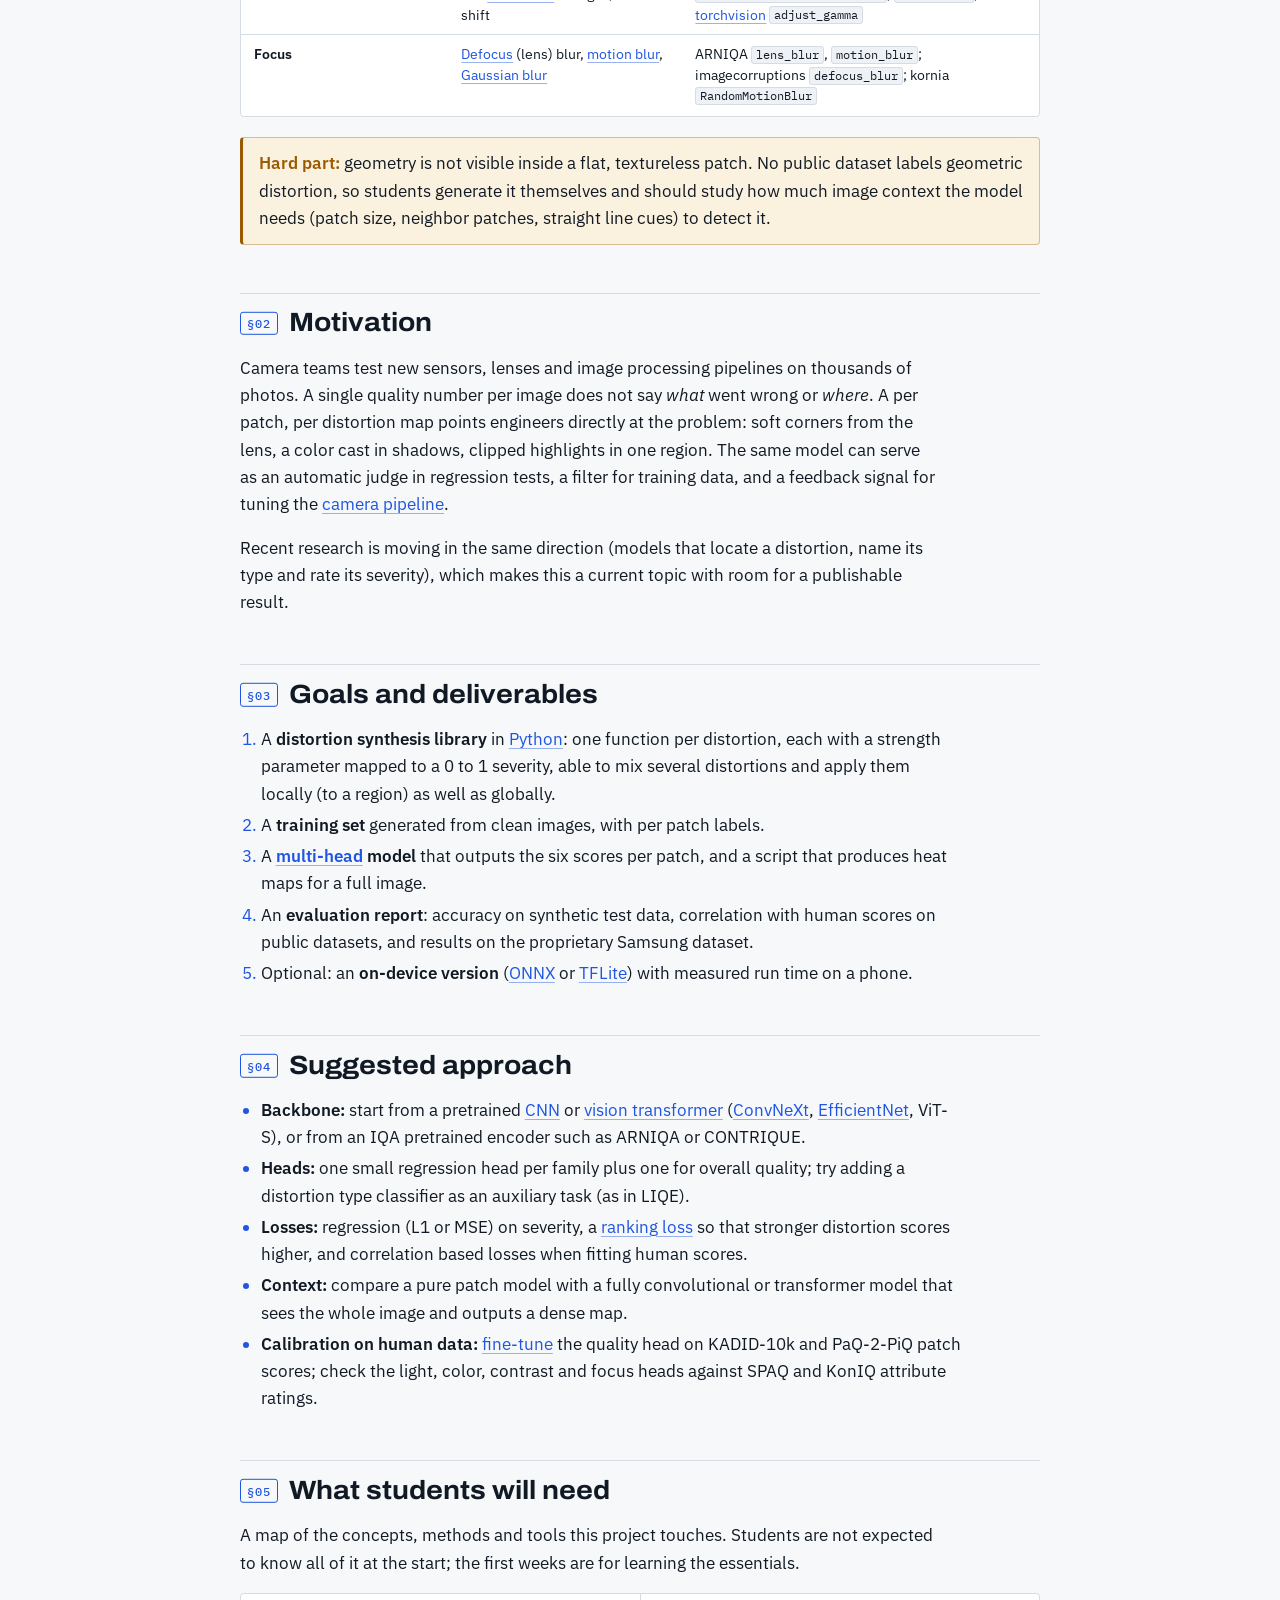
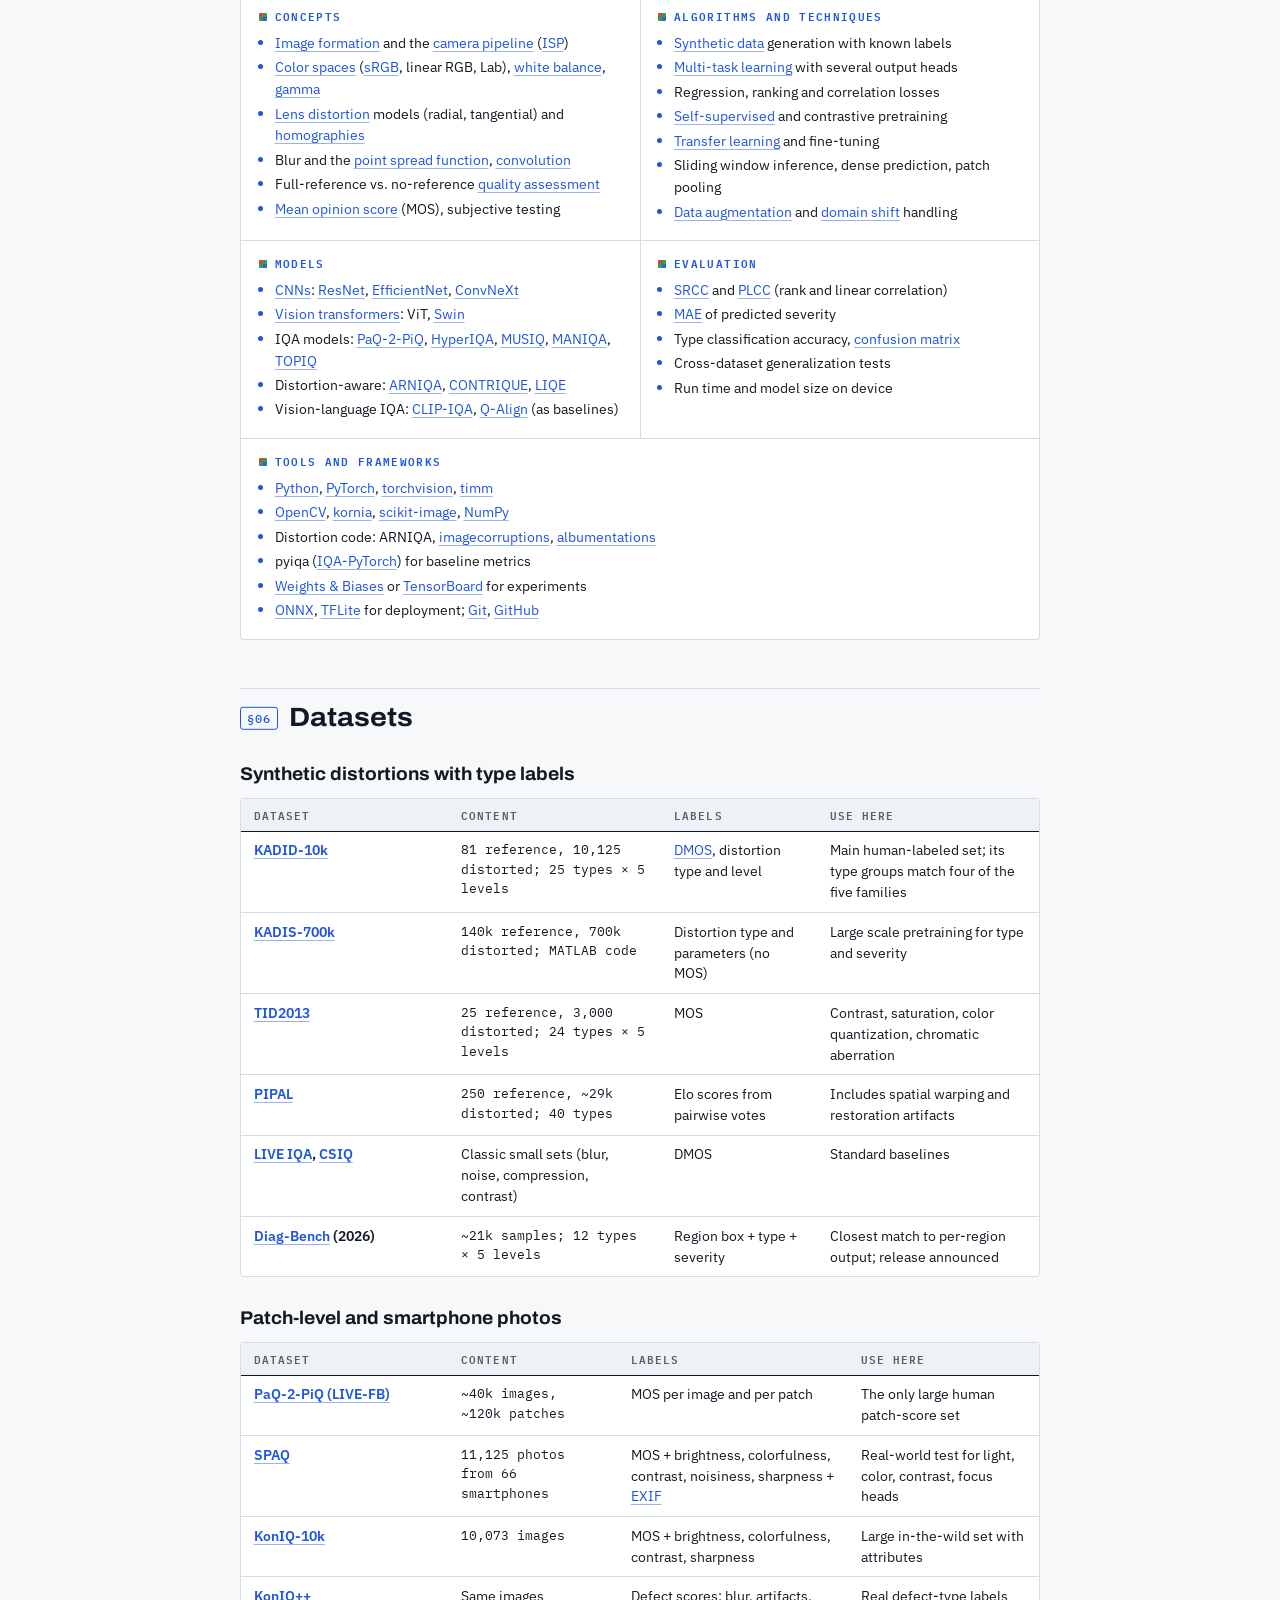
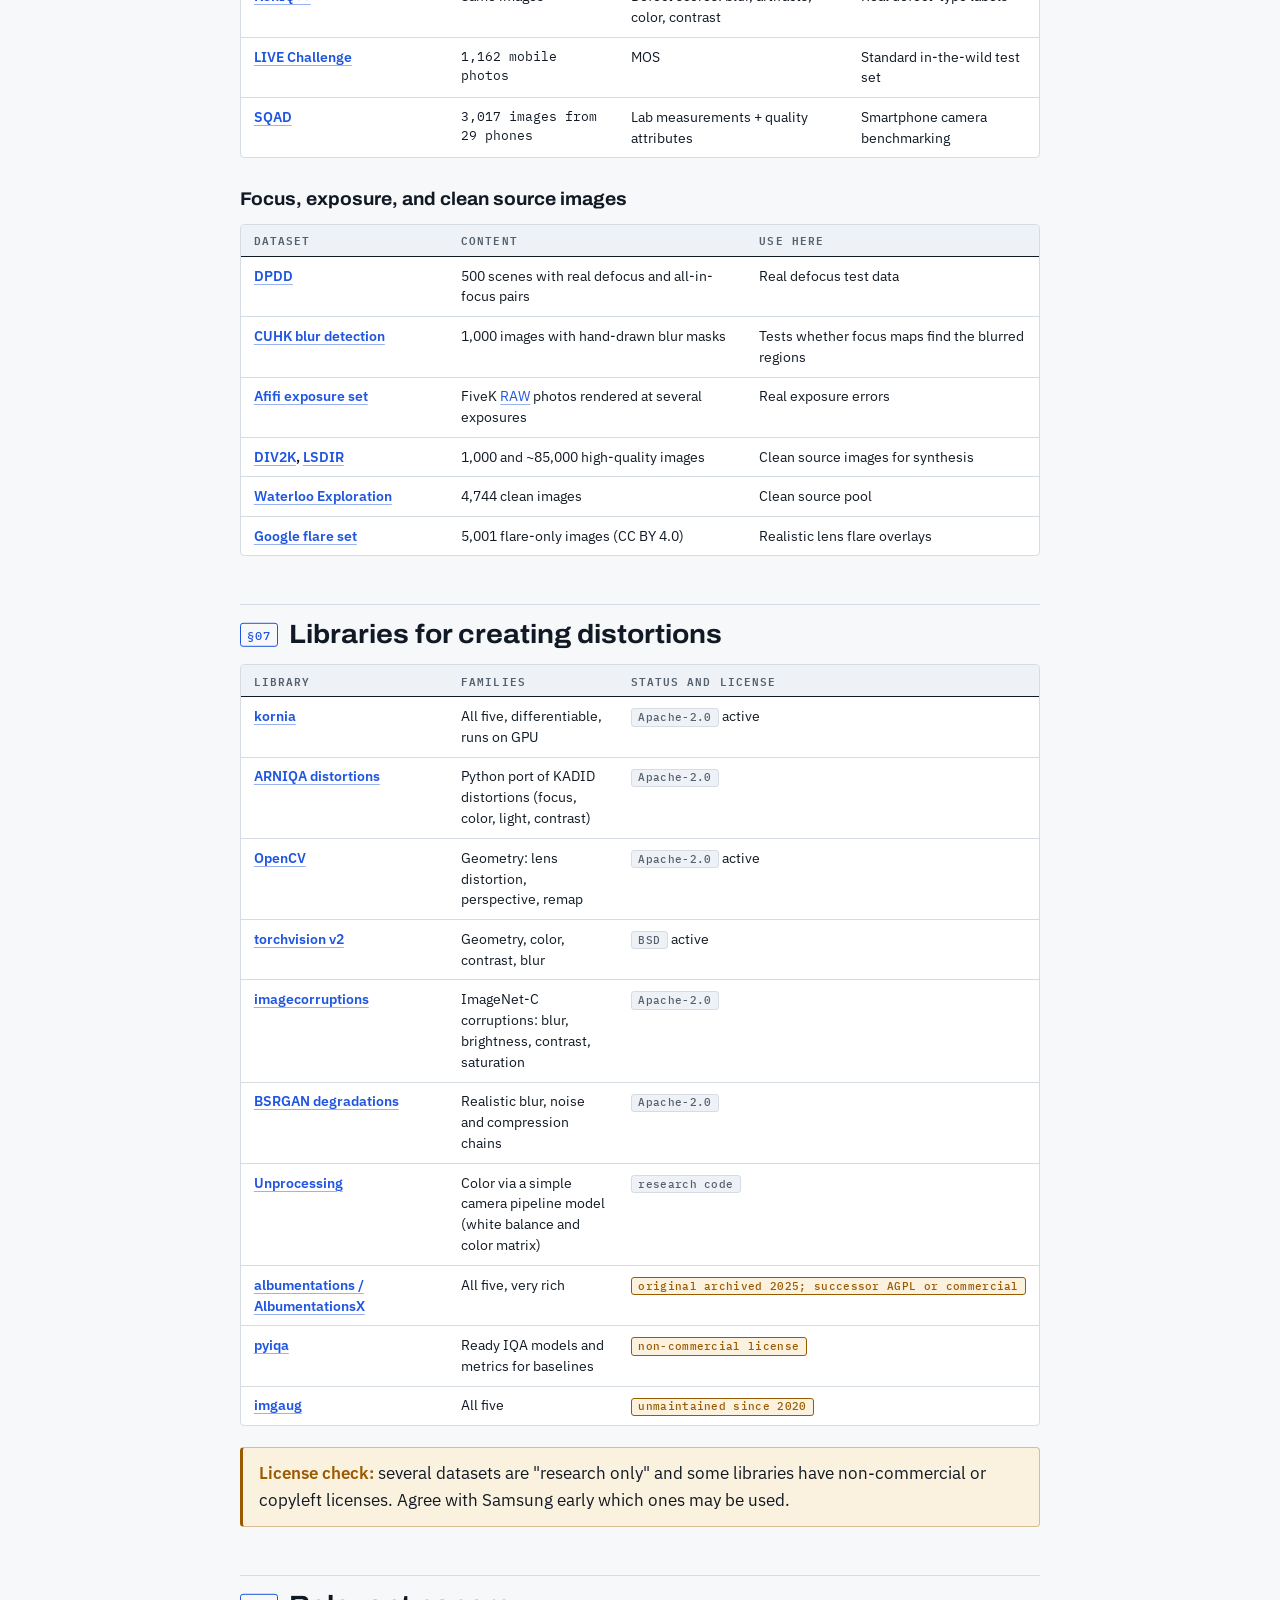
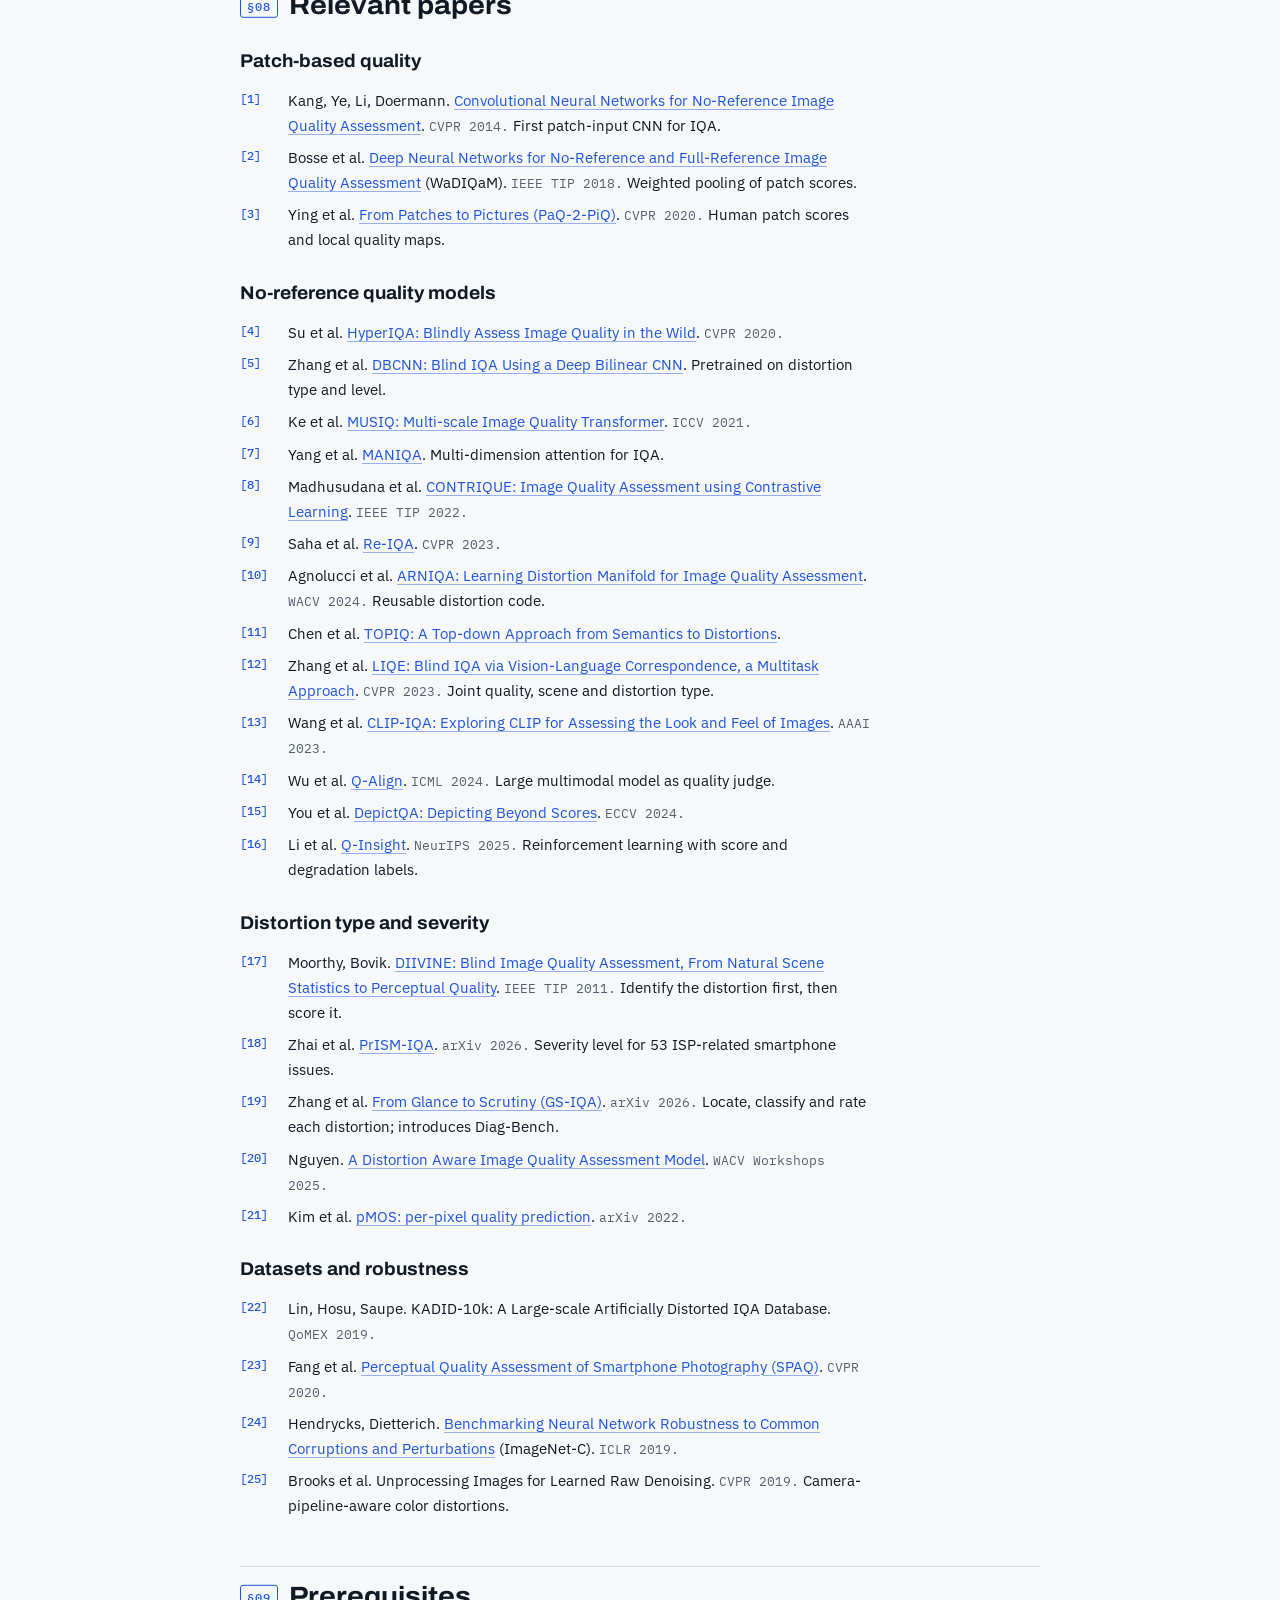
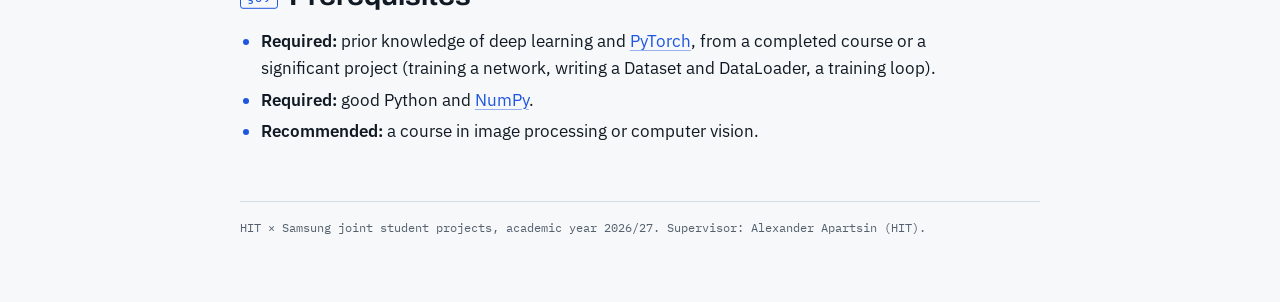
==== commit 44081959: "Drop GPU/compute requirement lines Co-Authored-By: Claude Opus 5.5 <noreply@anthropic.com>" ====
--- a/project1-patch-quality.html
+++ b/project1-patch-quality.html
@@ -223,7 +223,6 @@
   <li><strong>Required:</strong> good Python and <a href="https://numpy.org/">NumPy</a>.</li>
   <li><strong>Recommended:</strong> a course in image processing or computer vision.</li>
 </ul>
-<p>Compute: a GPU with 12 GB or more for training (lab machine or cloud).</p>
 
 <footer>HIT &times; Samsung joint student projects, academic year 2026/27. Supervisor: Alexander Apartsin (HIT).</footer>
 </main>
